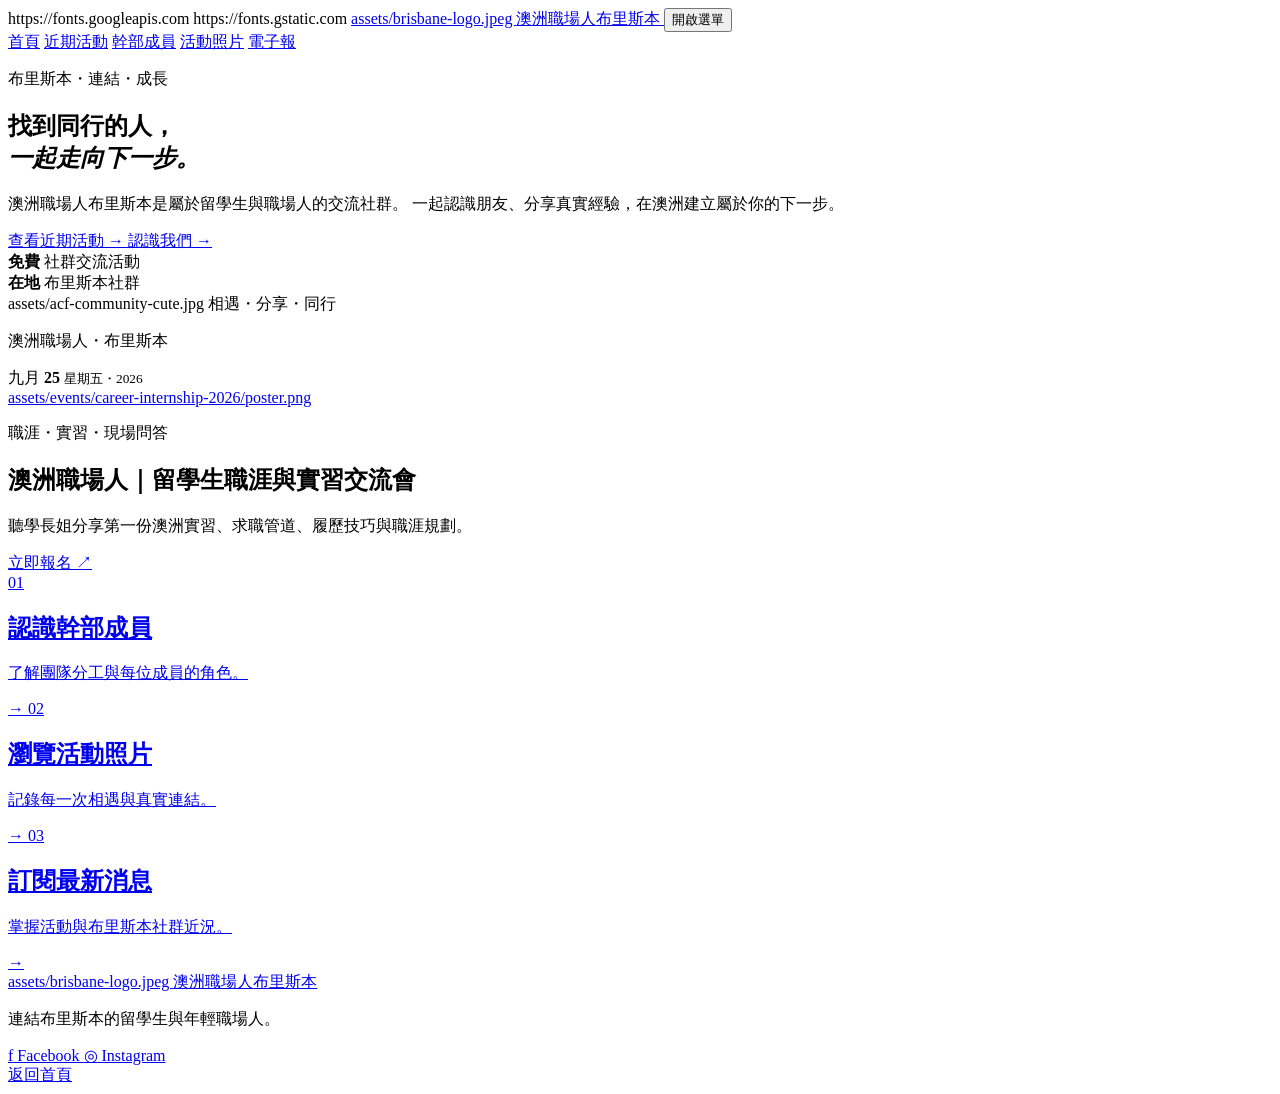
==== index.html @ fa894a2a "change head" ====
<!doctype html>
<html lang="zh-Hant">
<head>
<meta charset="UTF-8" />
<meta name="viewport" content="width=device-width, initial-scale=1.0" />
<meta name="description" content="澳洲職場人布里斯本，連結留學生與年輕職場人的交流社群。" />
<meta name="theme-color" content="#0b1f3a" />
<title>澳洲職場人布里斯本｜首頁</title>

https://fonts.googleapis.com
https://fonts.gstatic.com

<link://fonts.googleapis.com/css2?family=Noto+Sans+TC:wght@400;500;600;700;800&display=swap

assets/styles.css

<script async src="https://www.googletagmanager.com/gtag/js?id=G
<script>
window.dataLayer = window.dataLayer || [];
function gtag(){dataLayer.push(arguments);}
gtag('js', new Date());
gtag('config', 'G-N59Z2RD0PR');
</script>

<scriptapp.jsscript>
</head>

<body>
  #main跳至主要內容</a>

  <header class="site-header" data-header>
    <a
      class="brand"
      href="index.html"
      aria-label="澳洲職場人布里斯本首頁"
    >
      assets/brisbane-logo.jpeg
      <span class="brand-name">
        澳洲職場人<span>布里斯本</span>
      </span>
    </a>

    <button
      class="menu-button"
      type="button"
      aria-expanded="false"
      aria-controls="primary-nav"
    >
      <span></span>
      <span></span>
      <span></span>
      <span class="sr-only">開啟選單</span>
    </button>

    <nav
      id="primary-nav"
      class="primary-nav"
      aria-label="主要導覽"
    >
      <a class="active" href="index.html">首頁</a>
      <a href="events.html">近期活動</a>
      <a href="team.html">幹部成員</a>
      <a href="photos.html">活動照片</a>
      <a href="newsletter.html">電子報</a>
    </nav>
  </header>

  <main id="main">
    <section class="hero" aria-labelledby="hero-title">
      <div class="hero-copy reveal">
        <p class="eyebrow">
          <span></span>布里斯本・連結・成長
        </p>

        <h1 id="hero-title">
          找到同行的人，<br />
          <em>一起走向下一步。</em>
        </h1>

        <p class="hero-intro">
          澳洲職場人布里斯本是屬於留學生與職場人的交流社群。
          一起認識朋友、分享真實經驗，在澳洲建立屬於你的下一步。
        </p>

        <div class="hero-actions">
          <a class="button button-primary" href="events.html">
            查看近期活動 <span aria-hidden="true">→</span>
          </a>

          <a class="text-link" href="team.html">
            認識我們 <span aria-hidden="true">→</span>
          </a>
        </div>

        <div class="hero-stats" aria-label="社群特色">
          <div>
            <strong>免費</strong>
            <span>社群交流活動</span>
          </div>

          <div>
            <strong>在地</strong>
            <span>布里斯本社群</span>
          </div>
        </div>
      </div>

      <div class="hero-visual reveal" data-delay="1">
        <div class="hero-image-wrap">
          assets/acf-community-cute.jpg
          <span class="image-label">相遇・分享・同行</span>
        </div>

        <div class="sun-disc" aria-hidden="true"></div>

        <p class="vertical-note" aria-hidden="true">
          澳洲職場人・布里斯本
        </p>
      </div>
    </section>

    <section
      class="home-event"
      aria-labelledby="home-event-title"
    >
      <div class="home-event-inner reveal">
        <div
          class="event-date"
          aria-label="2026年9月25日"
        >
          <span>九月</span>
          <strong>25</strong>
          <small>星期五・2026</small>
        </div>

        <a
          class="home-event-poster"
          href="events.html"
          aria-label="查看本次活動海報與完整資訊"
        >
          assets/events/career-internship-2026/poster.png
        </a>

        <div>
          <p class="event-tag">職涯・實習・現場問答</p>

          <h2 id="home-event-title">
            澳洲職場人｜留學生職涯與實習交流會
          </h2>

          <p>
            聽學長姐分享第一份澳洲實習、求職管道、履歷技巧與職涯規劃。
          </p>
        </div>

        <a
          class="button button-register"
          href="https://forms.gle/ErCxdgvQviTxTfzE9"
          target="_blank"
          rel="noreferrer"
        >
          立即報名 <span aria-hidden="true">↗</span>
        </a>
      </div>
    </section>

    <section
      class="home-links"
      aria-label="探索網站內容"
    >
      <a
        class="home-link-card reveal"
        href="team.html"
      >
        <span>01</span>
        <h2>認識幹部成員</h2>
        <p>了解團隊分工與每位成員的角色。</p>
        <b aria-hidden="true">→</b>
      </a>

      <a
        class="home-link-card reveal"
        data-delay="1"
        href="photos.html"
      >
        <span>02</span>
        <h2>瀏覽活動照片</h2>
        <p>記錄每一次相遇與真實連結。</p>
        <b aria-hidden="true">→</b>
      </a>

      <a
        class="home-link-card reveal"
        data-delay="2"
        href="newsletter.html"
      >
        <span>03</span>
        <h2>訂閱最新消息</h2>
        <p>掌握活動與布里斯本社群近況。</p>
        <b aria-hidden="true">→</b>
      </a>
    </section>
  </main>

  <footer class="site-footer">
    <a class="brand footer-brand" href="index.html">
      assets/brisbane-logo.jpeg
      <span class="brand-name">
        澳洲職場人<span>布里斯本</span>
      </span>
    </a>

    <p>連結布里斯本的留學生與年輕職場人。</p>

    <div class="footer-actions">
      <div class="footer-socials">
        <a
          href="https://www.facebook.com/share/19KPuEmhov/?mibextid=wwXIfr"
          target="_blank"
          rel="noreferrer"
        >
          <span aria-hidden="true">f</span>
          Facebook
        </a>

        <a
          href="https://www.instagram.com/acf_brisbane?stkn=OWlxMHluYmlqZmZp"
          target="_blank"
          rel="noreferrer"
        >
          <span aria-hidden="true">◎</span>
          Instagram
        </a>
      </div>

      <a class="footer-return" href="index.html">
        返回首頁
      </a>
    </div>
  </footer>
</body>
</html>
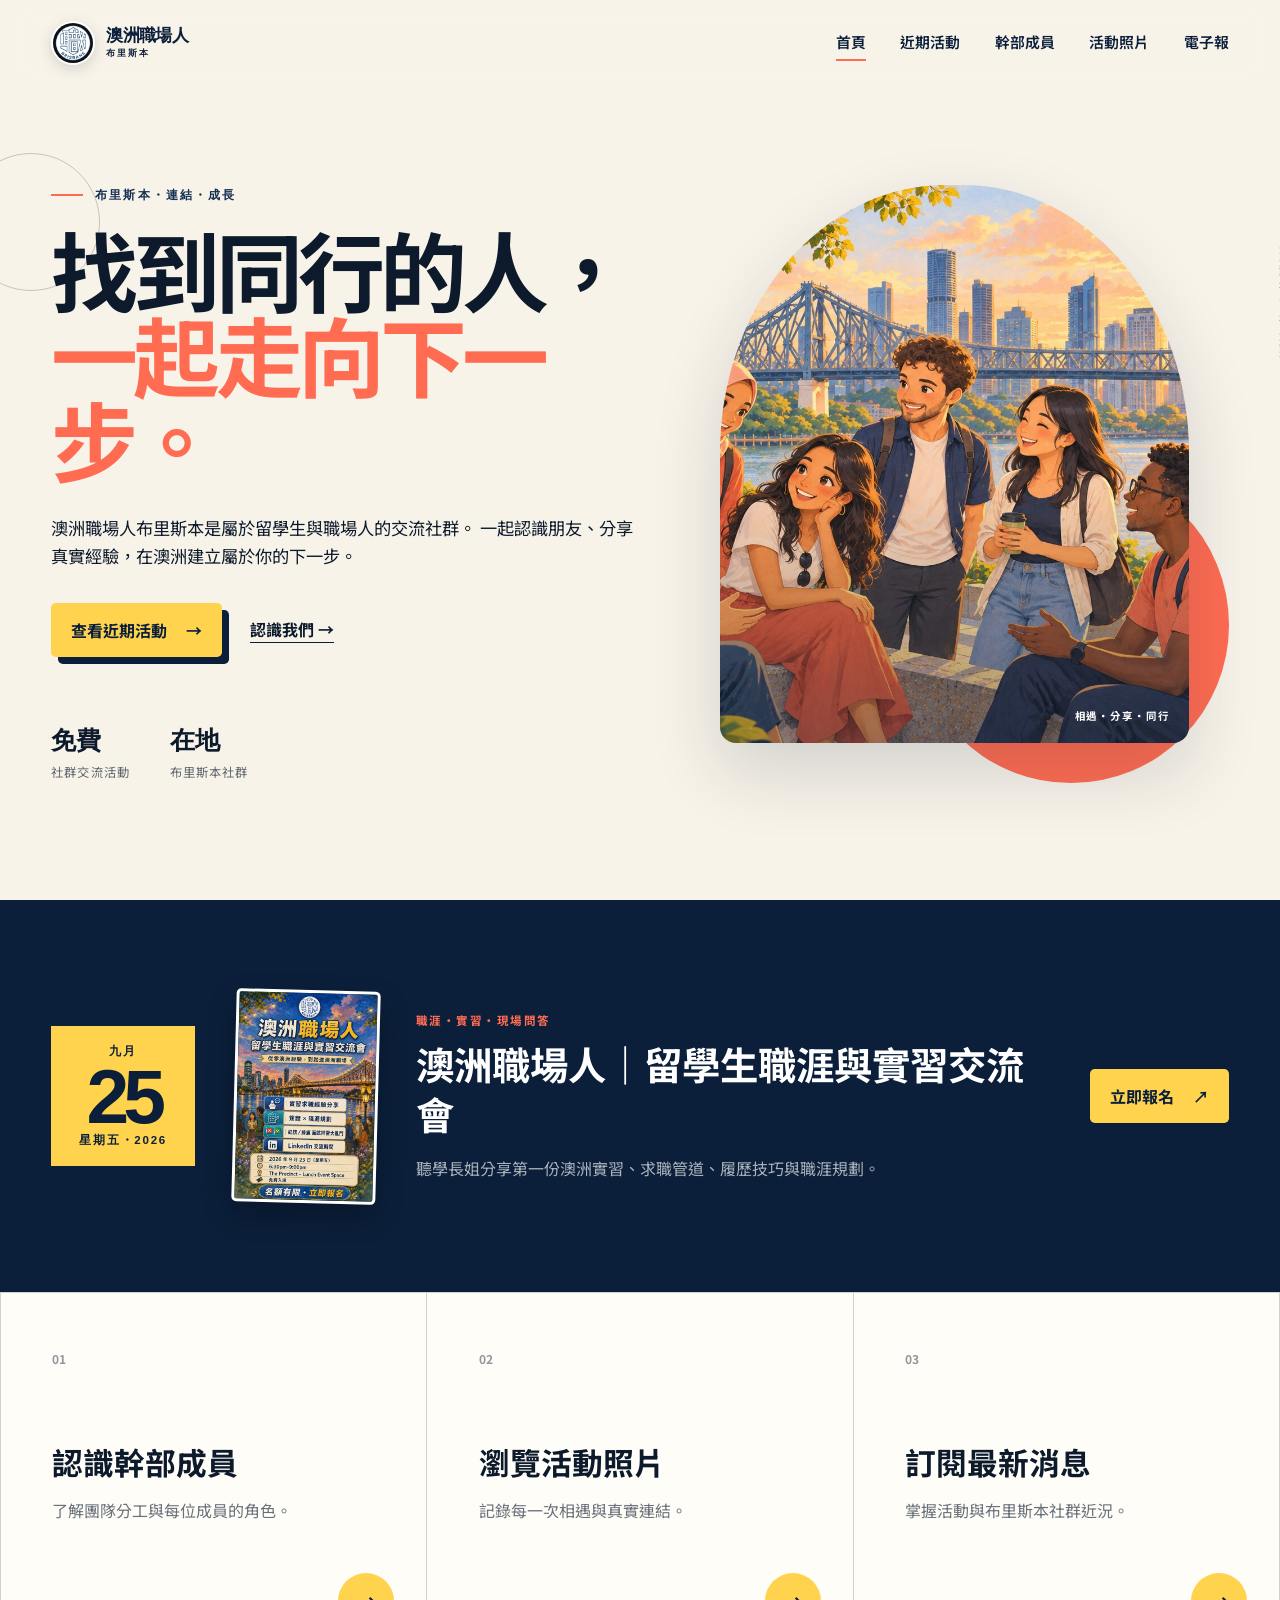
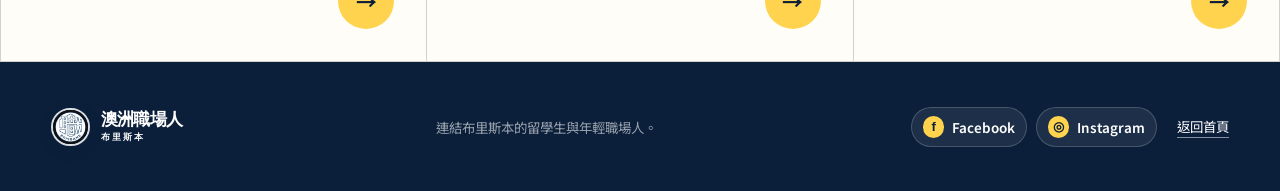
==== commit ec0fc5e2: "Bring css back" ====
--- a/index.html
+++ b/index.html
@@ -1,242 +1,90 @@
 <!doctype html>
 <html lang="zh-Hant">
-<head>
-<meta charset="UTF-8" />
-<meta name="viewport" content="width=device-width, initial-scale=1.0" />
-<meta name="description" content="澳洲職場人布里斯本，連結留學生與年輕職場人的交流社群。" />
-<meta name="theme-color" content="#0b1f3a" />
-<title>澳洲職場人布里斯本｜首頁</title>
+  <head>
+    <meta charset="UTF-8" />
+    <meta name="viewport" content="width=device-width, initial-scale=1.0" />
+    <meta name="description" content="澳洲職場人布里斯本，連結留學生與年輕職場人的交流社群。" />
+    <meta name="theme-color" content="#0b1f3a" />
+    <title>澳洲職場人布里斯本｜首頁</title>
+    <link rel="preconnect" href="https://fonts.googleapis.com" />
+    <link rel="preconnect" href="https://fonts.gstatic.com" crossorigin />
+    <link href="https://fonts.googleapis.com/css2?family=Noto+Sans+TC:wght@400;500;600;700;800&display=swap" rel="stylesheet" />
+    <link rel="stylesheet" href="assets/styles.css" />
+    <script src="assets/app.js" defer></script>
+  </head>
+  <body>
+    <a class="skip-link" href="#main">跳至主要內容</a>
+    <header class="site-header" data-header>
+      <a class="brand" href="index.html" aria-label="澳洲職場人布里斯本首頁">
+        <img class="brand-logo" src="assets/brisbane-logo.jpeg" alt="" />
+        <span class="brand-name">澳洲職場人<span>布里斯本</span></span>
+      </a>
+      <button class="menu-button" type="button" aria-expanded="false" aria-controls="primary-nav">
+        <span></span><span></span><span></span><span class="sr-only">開啟選單</span>
+      </button>
+      <nav id="primary-nav" class="primary-nav" aria-label="主要導覽">
+        <a class="active" href="index.html">首頁</a>
+        <a href="events.html">近期活動</a>
+        <a href="team.html">幹部成員</a>
+        <a href="photos.html">活動照片</a>
+        <a href="newsletter.html">電子報</a>
+      </nav>
+    </header>
 
-https://fonts.googleapis.com
-https://fonts.gstatic.com
-
-<link://fonts.googleapis.com/css2?family=Noto+Sans+TC:wght@400;500;600;700;800&display=swap
-
-assets/styles.css
-
-<script async src="https://www.googletagmanager.com/gtag/js?id=G
-<script>
-window.dataLayer = window.dataLayer || [];
-function gtag(){dataLayer.push(arguments);}
-gtag('js', new Date());
-gtag('config', 'G-N59Z2RD0PR');
-</script>
-
-<scriptapp.jsscript>
-</head>
-
-<body>
-  #main跳至主要內容</a>
-
-  <header class="site-header" data-header>
-    <a
-      class="brand"
-      href="index.html"
-      aria-label="澳洲職場人布里斯本首頁"
-    >
-      assets/brisbane-logo.jpeg
-      <span class="brand-name">
-        澳洲職場人<span>布里斯本</span>
-      </span>
-    </a>
-
-    <button
-      class="menu-button"
-      type="button"
-      aria-expanded="false"
-      aria-controls="primary-nav"
-    >
-      <span></span>
-      <span></span>
-      <span></span>
-      <span class="sr-only">開啟選單</span>
-    </button>
-
-    <nav
-      id="primary-nav"
-      class="primary-nav"
-      aria-label="主要導覽"
-    >
-      <a class="active" href="index.html">首頁</a>
-      <a href="events.html">近期活動</a>
-      <a href="team.html">幹部成員</a>
-      <a href="photos.html">活動照片</a>
-      <a href="newsletter.html">電子報</a>
-    </nav>
-  </header>
-
-  <main id="main">
-    <section class="hero" aria-labelledby="hero-title">
-      <div class="hero-copy reveal">
-        <p class="eyebrow">
-          <span></span>布里斯本・連結・成長
-        </p>
-
-        <h1 id="hero-title">
-          找到同行的人，<br />
-          <em>一起走向下一步。</em>
-        </h1>
-
-        <p class="hero-intro">
-          澳洲職場人布里斯本是屬於留學生與職場人的交流社群。
-          一起認識朋友、分享真實經驗，在澳洲建立屬於你的下一步。
-        </p>
-
-        <div class="hero-actions">
-          <a class="button button-primary" href="events.html">
-            查看近期活動 <span aria-hidden="true">→</span>
-          </a>
-
-          <a class="text-link" href="team.html">
-            認識我們 <span aria-hidden="true">→</span>
-          </a>
-        </div>
-
-        <div class="hero-stats" aria-label="社群特色">
-          <div>
-            <strong>免費</strong>
-            <span>社群交流活動</span>
+    <main id="main">
+      <section class="hero" aria-labelledby="hero-title">
+        <div class="hero-copy reveal">
+          <p class="eyebrow"><span></span>布里斯本・連結・成長</p>
+          <h1 id="hero-title">找到同行的人，<br /><em>一起走向下一步。</em></h1>
+          <p class="hero-intro">
+            澳洲職場人布里斯本是屬於留學生與職場人的交流社群。
+            一起認識朋友、分享真實經驗，在澳洲建立屬於你的下一步。
+          </p>
+          <div class="hero-actions">
+            <a class="button button-primary" href="events.html">查看近期活動 <span aria-hidden="true">→</span></a>
+            <a class="text-link" href="team.html">認識我們 <span aria-hidden="true">→</span></a>
           </div>
-
-          <div>
-            <strong>在地</strong>
-            <span>布里斯本社群</span>
+          <div class="hero-stats" aria-label="社群特色">
+            <div><strong>免費</strong><span>社群交流活動</span></div>
+            <div><strong>在地</strong><span>布里斯本社群</span></div>
           </div>
         </div>
-      </div>
+        <div class="hero-visual reveal" data-delay="1">
+          <div class="hero-image-wrap">
+            <img src="assets/acf-community-cute.jpg" alt="多位留學生與職場人在布里斯本故事橋旁交流的可愛手繪插畫" />
+            <span class="image-label">相遇・分享・同行</span>
+          </div>
+          <div class="sun-disc" aria-hidden="true"></div>
+          <p class="vertical-note" aria-hidden="true">澳洲職場人・布里斯本</p>
+        </div>
+      </section>
 
-      <div class="hero-visual reveal" data-delay="1">
-        <div class="hero-image-wrap">
-          assets/acf-community-cute.jpg
-          <span class="image-label">相遇・分享・同行</span>
+      <section class="home-event" aria-labelledby="home-event-title">
+        <div class="home-event-inner reveal">
+          <div class="event-date" aria-label="2026年9月25日"><span>九月</span><strong>25</strong><small>星期五・2026</small></div>
+          <a class="home-event-poster" href="events.html" aria-label="查看本次活動海報與完整資訊">
+            <img src="assets/events/career-internship-2026/poster.png" alt="澳洲職場人留學生職涯與實習交流會活動海報" />
+          </a>
+          <div>
+            <p class="event-tag">職涯・實習・現場問答</p>
+            <h2 id="home-event-title">澳洲職場人｜留學生職涯與實習交流會</h2>
+            <p>聽學長姐分享第一份澳洲實習、求職管道、履歷技巧與職涯規劃。</p>
+          </div>
+          <a class="button button-register" href="https://forms.gle/ErCxdgvQviTxTfzE9" target="_blank" rel="noreferrer">立即報名 <span aria-hidden="true">↗</span></a>
         </div>
+      </section>
 
-        <div class="sun-disc" aria-hidden="true"></div>
+      <section class="home-links" aria-label="探索網站內容">
+        <a class="home-link-card reveal" href="team.html"><span>01</span><h2>認識幹部成員</h2><p>了解團隊分工與每位成員的角色。</p><b aria-hidden="true">→</b></a>
+        <a class="home-link-card reveal" data-delay="1" href="photos.html"><span>02</span><h2>瀏覽活動照片</h2><p>記錄每一次相遇與真實連結。</p><b aria-hidden="true">→</b></a>
+        <a class="home-link-card reveal" data-delay="2" href="newsletter.html"><span>03</span><h2>訂閱最新消息</h2><p>掌握活動與布里斯本社群近況。</p><b aria-hidden="true">→</b></a>
+      </section>
+    </main>
 
-        <p class="vertical-note" aria-hidden="true">
-          澳洲職場人・布里斯本
-        </p>
-      </div>
-    </section>
-
-    <section
-      class="home-event"
-      aria-labelledby="home-event-title"
-    >
-      <div class="home-event-inner reveal">
-        <div
-          class="event-date"
-          aria-label="2026年9月25日"
-        >
-          <span>九月</span>
-          <strong>25</strong>
-          <small>星期五・2026</small>
-        </div>
-
-        <a
-          class="home-event-poster"
-          href="events.html"
-          aria-label="查看本次活動海報與完整資訊"
-        >
-          assets/events/career-internship-2026/poster.png
-        </a>
-
-        <div>
-          <p class="event-tag">職涯・實習・現場問答</p>
-
-          <h2 id="home-event-title">
-            澳洲職場人｜留學生職涯與實習交流會
-          </h2>
-
-          <p>
-            聽學長姐分享第一份澳洲實習、求職管道、履歷技巧與職涯規劃。
-          </p>
-        </div>
-
-        <a
-          class="button button-register"
-          href="https://forms.gle/ErCxdgvQviTxTfzE9"
-          target="_blank"
-          rel="noreferrer"
-        >
-          立即報名 <span aria-hidden="true">↗</span>
-        </a>
-      </div>
-    </section>
-
-    <section
-      class="home-links"
-      aria-label="探索網站內容"
-    >
-      <a
-        class="home-link-card reveal"
-        href="team.html"
-      >
-        <span>01</span>
-        <h2>認識幹部成員</h2>
-        <p>了解團隊分工與每位成員的角色。</p>
-        <b aria-hidden="true">→</b>
-      </a>
-
-      <a
-        class="home-link-card reveal"
-        data-delay="1"
-        href="photos.html"
-      >
-        <span>02</span>
-        <h2>瀏覽活動照片</h2>
-        <p>記錄每一次相遇與真實連結。</p>
-        <b aria-hidden="true">→</b>
-      </a>
-
-      <a
-        class="home-link-card reveal"
-        data-delay="2"
-        href="newsletter.html"
-      >
-        <span>03</span>
-        <h2>訂閱最新消息</h2>
-        <p>掌握活動與布里斯本社群近況。</p>
-        <b aria-hidden="true">→</b>
-      </a>
-    </section>
-  </main>
-
-  <footer class="site-footer">
-    <a class="brand footer-brand" href="index.html">
-      assets/brisbane-logo.jpeg
-      <span class="brand-name">
-        澳洲職場人<span>布里斯本</span>
-      </span>
-    </a>
-
-    <p>連結布里斯本的留學生與年輕職場人。</p>
-
-    <div class="footer-actions">
-      <div class="footer-socials">
-        <a
-          href="https://www.facebook.com/share/19KPuEmhov/?mibextid=wwXIfr"
-          target="_blank"
-          rel="noreferrer"
-        >
-          <span aria-hidden="true">f</span>
-          Facebook
-        </a>
-
-        <a
-          href="https://www.instagram.com/acf_brisbane?stkn=OWlxMHluYmlqZmZp"
-          target="_blank"
-          rel="noreferrer"
-        >
-          <span aria-hidden="true">◎</span>
-          Instagram
-        </a>
-      </div>
-
-      <a class="footer-return" href="index.html">
-        返回首頁
-      </a>
-    </div>
-  </footer>
-</body>
+    <footer class="site-footer">
+      <a class="brand footer-brand" href="index.html"><img class="brand-logo" src="assets/brisbane-logo.jpeg" alt="" /><span class="brand-name">澳洲職場人<span>布里斯本</span></span></a>
+      <p>連結布里斯本的留學生與年輕職場人。</p>
+      <div class="footer-actions"><div class="footer-socials"><a href="https://www.facebook.com/share/19KPuEmhov/?mibextid=wwXIfr" target="_blank" rel="noreferrer"><span aria-hidden="true">f</span>Facebook</a><a href="https://www.instagram.com/acf_brisbane?stkn=OWlxMHluYmlqZmZp" target="_blank" rel="noreferrer"><span aria-hidden="true">◎</span>Instagram</a></div><a class="footer-return" href="index.html">返回首頁</a></div>
+    </footer>
+  </body>
 </html>
--- a/assets/styles.css
+++ b/assets/styles.css
@@ -0,0 +1,576 @@
+:root {
+  --navy: #0b1f3a;
+  --navy-2: #142f52;
+  --ink: #0c1a2c;
+  --cream: #f8f3e9;
+  --white: #fffdf8;
+  --coral: #ff6c52;
+  --yellow: #ffd34e;
+  --blue: #5fa8ff;
+  --line: rgba(11, 31, 58, 0.16);
+  --shadow: 0 28px 70px rgba(11, 31, 58, 0.16);
+  --max: 1240px;
+}
+
+* { box-sizing: border-box; }
+html { scroll-behavior: smooth; scroll-padding-top: 6rem; }
+body {
+  margin: 0;
+  color: var(--ink);
+  background: var(--cream);
+  font-family: "Noto Sans TC", sans-serif;
+  font-size: 1rem;
+  line-height: 1.65;
+  overflow-x: hidden;
+}
+img { display: block; max-width: 100%; }
+a { color: inherit; text-decoration: none; }
+button, input { font: inherit; }
+
+.skip-link {
+  position: fixed;
+  top: 0.75rem;
+  left: 0.75rem;
+  z-index: 100;
+  padding: 0.65rem 1rem;
+  color: white;
+  background: var(--navy);
+  transform: translateY(-160%);
+}
+.skip-link:focus { transform: translateY(0); }
+.sr-only {
+  position: absolute;
+  width: 1px;
+  height: 1px;
+  padding: 0;
+  margin: -1px;
+  overflow: hidden;
+  clip: rect(0, 0, 0, 0);
+  white-space: nowrap;
+  border: 0;
+}
+
+.site-header {
+  position: fixed;
+  top: 0;
+  left: 0;
+  right: 0;
+  z-index: 50;
+  display: flex;
+  align-items: center;
+  justify-content: space-between;
+  height: 5.4rem;
+  padding: 0 4vw;
+  color: var(--navy);
+  background: rgba(248, 243, 233, 0.84);
+  border-bottom: 1px solid transparent;
+  backdrop-filter: blur(14px);
+  transition: height 220ms ease, border-color 220ms ease, background 220ms ease;
+}
+.site-header.scrolled {
+  height: 4.7rem;
+  background: rgba(255, 253, 248, 0.94);
+  border-color: var(--line);
+}
+.brand { display: inline-flex; align-items: center; gap: 0.7rem; }
+.brand-logo {
+  width: 2.75rem;
+  height: 2.75rem;
+  object-fit: cover;
+  border: 2px solid rgba(255, 255, 255, 0.85);
+  border-radius: 50%;
+  box-shadow: 0 4px 14px rgba(11, 31, 58, 0.16);
+}
+.brand-mark {
+  display: grid;
+  width: 2.4rem;
+  height: 2.4rem;
+  place-items: center;
+  color: var(--navy);
+  background: var(--yellow);
+  border-radius: 50% 50% 48% 15%;
+  font-family: "Space Grotesk", sans-serif;
+  font-weight: 700;
+  transform: rotate(-5deg);
+}
+.brand-name {
+  display: flex;
+  flex-direction: column;
+  font-family: "Space Grotesk", sans-serif;
+  font-size: 1.08rem;
+  font-weight: 700;
+  line-height: 0.82;
+  letter-spacing: -0.04em;
+}
+.brand-name span { font-size: 0.55rem; letter-spacing: 0.22em; margin-top: 0.45rem; }
+.primary-nav { display: flex; align-items: center; gap: clamp(1.4rem, 2.7vw, 2.8rem); font-weight: 600; }
+.primary-nav a { position: relative; font-size: 0.93rem; }
+.primary-nav a::after {
+  content: "";
+  position: absolute;
+  right: 0;
+  bottom: -0.35rem;
+  left: 0;
+  height: 2px;
+  background: var(--coral);
+  transform: scaleX(0);
+  transform-origin: right;
+  transition: transform 180ms ease;
+}
+.primary-nav a:hover::after, .primary-nav a:focus-visible::after { transform: scaleX(1); transform-origin: left; }
+.primary-nav a.active::after { transform: scaleX(1); }
+.menu-button { display: none; border: 0; background: transparent; padding: 0.7rem; }
+
+.hero {
+  position: relative;
+  display: grid;
+  grid-template-columns: minmax(0, 1fr) minmax(24rem, 0.86fr);
+  gap: clamp(2rem, 6vw, 7rem);
+  align-items: center;
+  width: min(var(--max), 92vw);
+  min-height: 100svh;
+  margin: 0 auto;
+  padding: 8.2rem 0 4rem;
+}
+.hero::before {
+  content: "";
+  position: absolute;
+  top: 17%;
+  left: -7vw;
+  width: 8.5rem;
+  height: 8.5rem;
+  border: 1px solid rgba(11, 31, 58, 0.22);
+  border-radius: 50%;
+}
+.eyebrow {
+  display: flex;
+  align-items: center;
+  gap: 0.75rem;
+  margin: 0 0 1.25rem;
+  color: var(--navy-2);
+  font-family: "Space Grotesk", sans-serif;
+  font-size: 0.78rem;
+  font-weight: 700;
+  letter-spacing: 0.17em;
+  text-transform: uppercase;
+}
+.eyebrow span { display: block; width: 2rem; height: 2px; background: var(--coral); }
+.hero h1, .section h2, .newsletter-section h1 {
+  margin: 0;
+  font-family: "Space Grotesk", "Noto Sans TC", sans-serif;
+  font-weight: 700;
+  letter-spacing: -0.055em;
+  line-height: 0.98;
+}
+.hero h1 { font-size: clamp(3.4rem, 6.8vw, 6.6rem); }
+.hero h1 em, .newsletter-section h1 em { color: var(--coral); font-family: "Noto Sans TC", sans-serif; font-style: normal; font-weight: 700; }
+.hero-intro { max-width: 38rem; margin: 2rem 0; font-size: clamp(1.05rem, 1.35vw, 1.2rem); }
+.hero-actions { display: flex; align-items: center; gap: 1.7rem; }
+.button {
+  display: inline-flex;
+  align-items: center;
+  justify-content: center;
+  gap: 1.2rem;
+  min-height: 3.4rem;
+  padding: 0.75rem 1.25rem;
+  font-weight: 700;
+  border-radius: 0.3rem;
+  transition: transform 160ms ease, box-shadow 160ms ease, background 160ms ease;
+}
+.button:hover { transform: translateY(-2px); }
+.button-primary { color: var(--navy); background: var(--yellow); box-shadow: 7px 7px 0 var(--navy); }
+.button-primary:hover { box-shadow: 4px 4px 0 var(--navy); }
+.text-link { font-weight: 700; border-bottom: 1px solid var(--navy); }
+.hero-stats { display: flex; gap: 2.5rem; margin-top: 4rem; }
+.hero-stats div { display: flex; flex-direction: column; }
+.hero-stats strong { font-family: "Space Grotesk", sans-serif; font-size: 1.55rem; }
+.hero-stats span { color: rgba(12, 26, 44, 0.65); font-size: 0.77rem; text-transform: uppercase; letter-spacing: 0.09em; }
+
+.hero-visual { position: relative; padding: 0 2.5rem 2.5rem 0; }
+.hero-image-wrap { position: relative; z-index: 2; overflow: hidden; border-radius: 48% 48% 1rem 1rem; box-shadow: var(--shadow); }
+.hero-image-wrap::after {
+  content: "";
+  position: absolute;
+  inset: 0;
+  background: linear-gradient(to top, rgba(11, 31, 58, 0.36), transparent 45%);
+  pointer-events: none;
+}
+.hero-image-wrap img { width: 100%; height: clamp(30rem, 62vh, 44rem); object-fit: cover; }
+.image-label {
+  position: absolute;
+  right: 1.2rem;
+  bottom: 1.15rem;
+  z-index: 3;
+  color: white;
+  font-size: 0.65rem;
+  font-weight: 700;
+  letter-spacing: 0.18em;
+}
+.sun-disc { position: absolute; right: 0; bottom: 0; z-index: 1; width: 62%; aspect-ratio: 1; background: var(--coral); border-radius: 50%; }
+.vertical-note { position: absolute; top: 10%; right: -3.9rem; margin: 0; color: rgba(11, 31, 58, 0.6); font-size: 0.62rem; letter-spacing: 0.16em; writing-mode: vertical-rl; }
+
+.section { padding: clamp(5.5rem, 9vw, 9rem) max(4vw, calc((100vw - var(--max)) / 2)); }
+.section-heading { display: flex; align-items: end; justify-content: space-between; gap: 2rem; margin-bottom: 3.5rem; }
+.section-heading h2 { font-size: clamp(3rem, 6vw, 5.5rem); }
+.section-heading > p { max-width: 29rem; margin: 0 0 0.45rem; color: rgba(12, 26, 44, 0.67); }
+
+.events-section { color: white; background: var(--navy); }
+.events-section .eyebrow { color: rgba(255,255,255,0.7); }
+.events-section .section-heading > p { color: rgba(255,255,255,0.62); }
+.featured-event {
+  display: grid;
+  grid-template-columns: 10rem minmax(0, 1fr) 15rem;
+  gap: clamp(1.5rem, 4vw, 4rem);
+  align-items: stretch;
+  padding: clamp(1.5rem, 3vw, 2.6rem);
+  color: var(--ink);
+  background: var(--white);
+  border-radius: 0.7rem;
+  box-shadow: 12px 12px 0 var(--coral);
+}
+.event-date { display: flex; flex-direction: column; justify-content: center; align-items: center; padding: 1rem; background: var(--yellow); text-align: center; }
+.event-date span, .event-date small { font-family: "Space Grotesk", sans-serif; font-size: 0.72rem; font-weight: 700; letter-spacing: 0.15em; }
+.event-date strong { margin: -0.2rem 0; font-family: "Space Grotesk", sans-serif; font-size: 4.8rem; line-height: 1; letter-spacing: -0.08em; }
+.event-tag { margin: 0 0 0.6rem; color: var(--coral); font-size: 0.72rem; font-weight: 700; letter-spacing: 0.13em; }
+.event-content h3 { max-width: 48rem; margin: 0; font-family: "Noto Sans TC", sans-serif; font-size: clamp(1.55rem, 3vw, 2.45rem); line-height: 1.25; }
+.event-content > p:not(.event-tag) { max-width: 48rem; color: rgba(12, 26, 44, 0.7); }
+.event-details { display: flex; flex-wrap: wrap; gap: 0.65rem 1.5rem; padding-top: 1rem; border-top: 1px solid var(--line); font-size: 0.88rem; }
+.event-details span { display: flex; gap: 0.45rem; }
+.event-action { display: flex; flex-direction: column; justify-content: flex-start; align-items: stretch; gap: 0.75rem; }
+.availability { font-size: 0.82rem; font-weight: 600; }
+.availability i { display: inline-block; width: 0.5rem; height: 0.5rem; margin-right: 0.5rem; background: #25a15f; border-radius: 50%; }
+.button-dark { width: 100%; color: white; background: var(--navy); }
+.button-dark:hover { background: var(--navy-2); }
+.button-register { width: 100%; margin-top: auto; color: var(--navy); background: var(--yellow); }
+.button-register:hover { background: #ffca24; }
+
+.team-section { background: var(--white); }
+.team-lead {
+  position: relative;
+  display: grid;
+  grid-template-columns: minmax(12rem, 0.45fr) minmax(0, 1fr);
+  gap: 1.5rem;
+  align-items: center;
+  margin-bottom: 1.25rem;
+  padding: clamp(1.5rem, 3vw, 2.25rem);
+  color: white;
+  background: var(--navy);
+  border-radius: 0.6rem;
+  overflow: hidden;
+}
+.team-lead::after {
+  content: "";
+  position: absolute;
+  right: -4rem;
+  bottom: -7rem;
+  width: 16rem;
+  height: 16rem;
+  background: var(--yellow);
+  border-radius: 50%;
+  opacity: 0.14;
+}
+.team-lead-avatar {
+  display: grid;
+  width: 6.5rem;
+  height: 6.5rem;
+  place-items: center;
+  color: var(--navy);
+  background: var(--yellow);
+  border-radius: 50% 50% 18% 50%;
+  font-family: Georgia, serif;
+  font-size: 3rem;
+}
+.team-lead p { margin: 0; color: rgba(255,255,255,0.58); font-size: 0.7rem; font-weight: 700; letter-spacing: 0.17em; }
+.team-lead h3, .team-lead h2 { margin: 0.2rem 0; font-family: "Noto Sans TC", sans-serif; font-size: 2.6rem; line-height: 1; }
+.team-lead div > span { color: rgba(255,255,255,0.7); }
+.lead-label { position: relative; z-index: 2; color: var(--yellow); font-size: 0.72rem; font-weight: 700; letter-spacing: 0.16em; }
+.team-grid { display: grid; grid-template-columns: repeat(3, 1fr); gap: 1.25rem; }
+.person-card { position: relative; min-height: 22rem; padding: clamp(1.4rem, 2.5vw, 2rem); background: white; border: 1px solid var(--line); border-top: 6px solid var(--coral); border-radius: 0.55rem; }
+.person-card:nth-child(2) { border-top-color: var(--yellow); }
+.person-card:nth-child(3) { border-top-color: #ff8b35; }
+.person-card:nth-child(4) { border-top-color: #3c8c4a; }
+.person-card:nth-child(5) { border-top-color: #6545a2; }
+.person-card:nth-child(6) { border-top-color: #2685d8; }
+.person-card > p { margin: 0; color: rgba(12, 26, 44, 0.5); font-family: "Space Grotesk", sans-serif; font-size: 0.75rem; }
+.person-card h3, .person-card h2 { margin: 1.5rem 0 0.15rem; font-family: "Noto Sans TC", sans-serif; font-size: 2rem; line-height: 1.1; }
+.person-card > span { color: rgba(12, 26, 44, 0.62); font-size: 0.88rem; }
+.responsibility-list { display: grid; gap: 0.75rem; margin: 1.5rem 0 0; padding: 1.25rem 0 0 1.2rem; color: rgba(12,26,44,0.74); border-top: 1px solid var(--line); }
+.responsibility-list li { padding-left: 0.2rem; }
+.responsibility-list li::marker { color: var(--coral); }
+.lead-responsibilities { position: relative; z-index: 2; grid-template-columns: repeat(3, 1fr); gap: 1rem; margin: 0; padding: 0; color: rgba(255,255,255,0.78); border: 0; list-style: none; }
+.lead-responsibilities li { padding: 0.8rem 1rem; background: rgba(255,255,255,0.08); border: 1px solid rgba(255,255,255,0.12); border-radius: 0.35rem; }
+.person-avatar { display: grid; width: 100%; height: 16rem; place-items: center; margin-bottom: 1.2rem; color: var(--navy); font-family: Georgia, serif; font-size: 6rem; border-radius: 50% 50% 0.4rem 0.4rem; }
+.person-avatar.coral { background: var(--coral); }
+.person-avatar.yellow { background: var(--yellow); }
+.person-avatar.orange { background: #ff8b35; }
+.person-avatar.green { color: white; background: #3c8c4a; }
+.person-avatar.purple { color: white; background: #6545a2; }
+.person-avatar.blue { color: white; background: #2685d8; }
+.person-card-more { display: flex; flex-direction: column; justify-content: space-between; color: white; background: var(--navy); border-color: var(--navy); }
+.person-card-more p { color: rgba(255,255,255,0.6); font-size: 0.7rem; letter-spacing: 0.15em; }
+.person-card-more h3 { max-width: 16rem; margin-top: 8rem; font-size: 2.7rem; }
+.person-card-more div > span { display: block; max-width: 22rem; margin-top: 1rem; color: rgba(255,255,255,0.65); }
+.round-arrow { display: grid; align-self: end; width: 4rem; height: 4rem; place-items: center; color: var(--navy); background: var(--yellow); border-radius: 50%; font-size: 1.4rem; }
+.org-chart-card {
+  position: relative;
+  display: grid;
+  grid-template-columns: minmax(15rem, 0.65fr) minmax(0, 1.35fr);
+  gap: clamp(1.5rem, 4vw, 4rem);
+  align-items: center;
+  margin-top: 1.25rem;
+  padding: clamp(1.5rem, 3vw, 2.5rem);
+  color: var(--navy);
+  background: #eef5ff;
+  border: 1px solid #b8d4f5;
+  border-radius: 0.6rem;
+  overflow: hidden;
+}
+.org-chart-card > div > p { margin: 0; color: #3774ae; font-size: 0.7rem; font-weight: 700; letter-spacing: 0.15em; }
+.org-chart-card h3, .org-chart-card h2 { margin: 0.7rem 0; font-family: "Noto Sans TC", sans-serif; font-size: clamp(1.8rem, 3vw, 3rem); line-height: 1.25; }
+.org-chart-card > div > span { color: rgba(11, 31, 58, 0.62); }
+.org-chart-card img { width: 100%; border-radius: 0.35rem; box-shadow: 0 18px 40px rgba(11, 31, 58, 0.13); transition: transform 220ms ease; }
+.org-chart-card:hover img { transform: scale(1.015); }
+.org-chart-card > .round-arrow { position: absolute; right: 1.25rem; bottom: 1.25rem; }
+
+.photos-section { background: var(--cream); }
+.photo-story { position: relative; min-height: 38rem; overflow: hidden; border-radius: 0.65rem; }
+.photo-story::after { content: ""; position: absolute; inset: 0; background: linear-gradient(90deg, rgba(11,31,58,0.9), rgba(11,31,58,0.05) 70%); }
+.photo-story img { position: absolute; width: 100%; height: 100%; object-fit: cover; }
+.photo-caption { position: relative; z-index: 2; max-width: 37rem; padding: clamp(3rem, 7vw, 6.5rem); color: white; }
+.photo-caption > span { font-size: 0.7rem; font-weight: 700; letter-spacing: 0.16em; }
+.photo-caption h3, .photo-caption h2 { margin: 1rem 0; font-family: "Noto Sans TC", sans-serif; font-size: clamp(2.5rem, 5vw, 4.8rem); line-height: 1.12; letter-spacing: -0.05em; }
+
+.newsletter-section { position: relative; min-height: 42rem; overflow: hidden; padding: clamp(5rem, 10vw, 9rem) max(4vw, calc((100vw - var(--max)) / 2)); color: white; background: var(--coral); }
+.newsletter-inner { position: relative; z-index: 2; max-width: 46rem; }
+.eyebrow.light { color: rgba(255,255,255,0.78); }
+.eyebrow.light span { background: var(--yellow); }
+.newsletter-section h1 { font-size: clamp(3.4rem, 7vw, 6.6rem); }
+.newsletter-section h1 em { color: var(--navy); }
+.newsletter-inner > p:not(.eyebrow):not(.form-note) { max-width: 35rem; font-size: 1.1rem; }
+.newsletter-form { display: flex; max-width: 38rem; margin-top: 2rem; padding: 0.35rem; background: white; border-radius: 0.4rem; }
+.newsletter-form input { flex: 1; min-width: 0; padding: 0.85rem 1rem; color: var(--ink); background: transparent; border: 0; outline: 0; }
+.newsletter-form input:focus { box-shadow: inset 0 0 0 2px var(--navy); }
+.newsletter-form button { padding: 0.75rem 1rem; color: white; background: var(--navy); border: 0; border-radius: 0.25rem; font-weight: 700; cursor: pointer; }
+.newsletter-form button:disabled { cursor: wait; opacity: 0.68; }
+.form-note { min-height: 1.6rem; margin-top: 0.75rem; font-size: 0.82rem; color: rgba(255,255,255,0.82); }
+.form-note[data-status="success"] { color: white; font-weight: 700; }
+.form-note[data-status="error"] { color: #fff4b8; font-weight: 700; }
+.newsletter-shape { position: absolute; right: -8vw; bottom: -16vw; display: grid; width: min(55vw, 44rem); aspect-ratio: 1; place-items: center; color: var(--navy); background: var(--yellow); border-radius: 48% 52% 18% 82% / 59% 29% 71% 41%; transform: rotate(-12deg); }
+.newsletter-shape span { font-family: "Space Grotesk", sans-serif; font-size: clamp(5rem, 13vw, 11rem); font-weight: 700; letter-spacing: -0.1em; transform: rotate(12deg); }
+
+.site-footer { display: flex; align-items: center; justify-content: space-between; gap: 2rem; padding: 2.5rem 4vw; color: white; background: var(--navy); font-size: 0.84rem; }
+.footer-brand .brand-logo { width: 2.4rem; height: 2.4rem; }
+.site-footer p { color: rgba(255,255,255,0.58); }
+.footer-actions { display: flex; align-items: center; gap: 1.25rem; }
+.footer-socials { display: flex; gap: 0.55rem; }
+.footer-socials a { display: inline-flex; align-items: center; gap: 0.45rem; padding: 0.5rem 0.7rem; color: white; background: rgba(255,255,255,0.08); border: 1px solid rgba(255,255,255,0.18); border-radius: 99rem; font-weight: 600; transition: background 160ms ease, transform 160ms ease; }
+.footer-socials a:hover { background: rgba(255,255,255,0.16); transform: translateY(-1px); }
+.footer-socials a span { display: grid; width: 1.35rem; height: 1.35rem; place-items: center; color: var(--navy); background: var(--yellow); border-radius: 50%; font-family: Arial, sans-serif; font-size: 0.82rem; font-weight: 800; }
+.footer-return { white-space: nowrap; border-bottom: 1px solid rgba(255,255,255,0.5); }
+.social-follow { max-width: 38rem; margin-top: 2rem; padding-top: 1.5rem; border-top: 1px solid rgba(255,255,255,0.28); }
+.social-follow > p { margin: 0 0 0.8rem; color: rgba(255,255,255,0.82); font-size: 0.9rem; }
+.social-follow > div { display: flex; flex-wrap: wrap; gap: 0.7rem; }
+.social-follow a { display: inline-flex; align-items: center; gap: 0.55rem; min-height: 3rem; padding: 0.6rem 0.9rem; color: var(--navy); background: white; border-radius: 0.3rem; font-weight: 700; transition: transform 160ms ease, box-shadow 160ms ease; }
+.social-follow a:hover { transform: translateY(-2px); box-shadow: 0 8px 22px rgba(11,31,58,0.18); }
+.social-follow a span { display: grid; width: 1.6rem; height: 1.6rem; place-items: center; color: white; background: var(--navy); border-radius: 50%; font-family: Arial, sans-serif; font-size: 0.9rem; }
+
+.home-event { padding: clamp(4rem, 7vw, 7rem) max(4vw, calc((100vw - var(--max)) / 2)); color: white; background: var(--navy); }
+.home-event-inner { display: grid; grid-template-columns: 9rem 9rem minmax(0, 1fr) auto; gap: clamp(1.2rem, 3vw, 2.5rem); align-items: center; }
+.home-event h2 { margin: 0; font-size: clamp(1.7rem, 3vw, 2.7rem); line-height: 1.3; }
+.home-event p:not(.event-tag) { margin-bottom: 0; color: rgba(255,255,255,0.66); }
+.home-event .event-date { color: var(--navy); }
+.home-event .button-register { width: auto; margin: 0; }
+.home-event-poster { display: block; overflow: hidden; border: 3px solid white; border-radius: 0.3rem; box-shadow: 0 12px 28px rgba(0,0,0,0.25); transform: rotate(1.5deg); transition: transform 180ms ease; }
+.home-event-poster:hover { transform: rotate(0) scale(1.03); }
+.home-event-poster img { width: 100%; aspect-ratio: 2 / 3; object-fit: cover; }
+.home-links { display: grid; grid-template-columns: repeat(3, 1fr); gap: 1px; padding: 1px; background: var(--line); }
+.home-link-card { position: relative; min-height: 23rem; padding: clamp(2rem, 4vw, 4rem); background: var(--white); transition: color 180ms ease, background 180ms ease; }
+.home-link-card > span { color: rgba(12,26,44,0.45); font-size: 0.75rem; font-weight: 700; }
+.home-link-card h2 { max-width: 15rem; margin: 4.5rem 0 1rem; font-size: clamp(1.7rem, 2.4vw, 2.5rem); line-height: 1.25; }
+.home-link-card p { max-width: 18rem; color: rgba(12,26,44,0.62); }
+.home-link-card b { position: absolute; right: 2rem; bottom: 2rem; display: grid; width: 3.5rem; height: 3.5rem; place-items: center; color: var(--navy); background: var(--yellow); border-radius: 50%; font-size: 1.3rem; }
+.home-link-card:hover { color: white; background: var(--navy); }
+.home-link-card:hover p, .home-link-card:hover > span { color: rgba(255,255,255,0.65); }
+
+.inner-page { padding-top: 5.4rem; }
+.page-hero { padding: clamp(5rem, 9vw, 8rem) max(4vw, calc((100vw - var(--max)) / 2)); background: var(--cream); }
+.page-hero h1 { margin: 0; font-size: clamp(3.7rem, 8vw, 7rem); line-height: 1; letter-spacing: -0.06em; }
+.page-hero > p:last-child { max-width: 38rem; margin: 1.5rem 0 0; color: rgba(12,26,44,0.65); font-size: 1.08rem; }
+.page-section { padding-top: clamp(4rem, 7vw, 7rem); }
+.events-section.page-section { min-height: 35rem; }
+.events-section .event-content h2 { max-width: 48rem; margin: 0; color: var(--ink); font-size: clamp(1.55rem, 3vw, 2.45rem); line-height: 1.25; letter-spacing: -0.025em; }
+.event-content-layout { display: grid; grid-template-columns: minmax(8.5rem, 11rem) minmax(0, 1fr); gap: clamp(1.2rem, 2.5vw, 2rem); align-items: start; }
+.event-poster-link { position: relative; display: block; overflow: hidden; border-radius: 0.3rem; box-shadow: 0 12px 30px rgba(11,31,58,0.18); }
+.event-poster-link img { width: 100%; aspect-ratio: 2 / 3; object-fit: cover; }
+.event-poster-link span { position: absolute; right: 0.45rem; bottom: 0.45rem; left: 0.45rem; padding: 0.4rem; color: white; background: rgba(11,31,58,0.86); border-radius: 0.2rem; font-size: 0.72rem; font-weight: 700; text-align: center; }
+.event-topics { display: flex; flex-wrap: wrap; gap: 0.55rem; margin-top: 1rem; }
+.event-topics span { padding: 0.4rem 0.7rem; color: var(--navy); background: #edf4fc; border-radius: 99rem; font-size: 0.78rem; font-weight: 600; }
+.album-card {
+  position: relative;
+  display: block;
+  padding: clamp(1rem, 2vw, 1.5rem);
+  color: var(--navy);
+  background: #dcecff;
+  border: 1px solid #b4d2f3;
+  border-radius: 0.7rem;
+  box-shadow: 0 22px 55px rgba(11,31,58,0.12);
+  transition: transform 200ms ease, box-shadow 200ms ease;
+}
+.album-card::before {
+  content: "";
+  position: absolute;
+  top: -1.2rem;
+  left: 1.5rem;
+  width: 11rem;
+  height: 1.5rem;
+  background: #dcecff;
+  border: 1px solid #b4d2f3;
+  border-bottom: 0;
+  border-radius: 0.65rem 0.65rem 0 0;
+}
+.album-card:hover { transform: translateY(-4px); box-shadow: 0 28px 65px rgba(11,31,58,0.17); }
+.album-tab { position: absolute; top: -1.05rem; left: 2.5rem; z-index: 2; font-size: 0.73rem; font-weight: 700; }
+.album-cover { position: relative; height: clamp(21rem, 47vw, 37rem); overflow: hidden; background: var(--navy); border-radius: 0.45rem; }
+.album-main-photo { width: 100%; height: 100%; object-fit: cover; transition: transform 300ms ease; }
+.album-card:hover .album-main-photo { transform: scale(1.02); }
+.album-poster { position: absolute; right: clamp(1rem, 3vw, 2.5rem); bottom: clamp(1rem, 3vw, 2.5rem); width: clamp(7rem, 16vw, 13rem); max-height: 78%; object-fit: contain; border: 5px solid white; border-radius: 0.3rem; box-shadow: 0 12px 32px rgba(11,31,58,0.28); transform: rotate(2deg); }
+.album-info { display: flex; justify-content: space-between; gap: 2rem; align-items: center; padding: clamp(1.5rem, 3vw, 2.5rem) 0.5rem 0.6rem; }
+.album-info p { margin: 0; color: #3774ae; font-size: 0.78rem; font-weight: 700; }
+.album-info h2 { margin: 0.4rem 0; font-size: clamp(1.65rem, 3vw, 2.7rem); line-height: 1.25; }
+.album-info span { color: rgba(11,31,58,0.58); font-size: 0.88rem; }
+.album-info b { display: grid; flex: 0 0 auto; width: 4rem; height: 4rem; place-items: center; color: white; background: var(--navy); border-radius: 50%; font-size: 1.4rem; }
+.album-hero { padding: clamp(3.5rem, 7vw, 6.5rem) max(4vw, calc((100vw - var(--max)) / 2)); background: var(--cream); }
+.back-link { display: inline-block; margin-bottom: 2.5rem; color: rgba(11,31,58,0.68); font-weight: 700; border-bottom: 1px solid rgba(11,31,58,0.28); }
+.album-hero-grid { display: grid; grid-template-columns: minmax(0, 1.35fr) minmax(15rem, 0.55fr); gap: clamp(2rem, 7vw, 7rem); align-items: center; }
+.album-hero h1 { max-width: 52rem; margin: 0; font-size: clamp(2.8rem, 6vw, 5.8rem); line-height: 1.08; letter-spacing: -0.055em; }
+.album-hero-grid > div > p:not(.eyebrow) { max-width: 43rem; margin: 1.5rem 0; color: rgba(12,26,44,0.68); font-size: 1.08rem; }
+.album-hero-grid > img { width: min(100%, 22rem); justify-self: end; border-radius: 0.4rem; box-shadow: 0 22px 55px rgba(11,31,58,0.18); transform: rotate(2deg); }
+.album-meta { display: flex; flex-wrap: wrap; gap: 0.7rem; }
+.album-meta span { display: flex; gap: 0.45rem; padding: 0.5rem 0.75rem; background: white; border: 1px solid var(--line); border-radius: 99rem; font-size: 0.82rem; }
+.album-gallery-section { background: var(--white); }
+.gallery-heading { display: flex; justify-content: space-between; gap: 2rem; align-items: end; margin-bottom: 2.5rem; }
+.gallery-heading h2 { margin: 0; font-size: clamp(3rem, 6vw, 5rem); line-height: 1; }
+.gallery-heading > p { margin: 0 0 0.4rem; color: rgba(12,26,44,0.58); }
+.event-gallery { display: grid; grid-template-columns: repeat(3, 1fr); grid-auto-rows: 17rem; gap: 1rem; }
+.gallery-item { position: relative; min-width: 0; padding: 0; overflow: hidden; background: #dbe6f3; border: 0; border-radius: 0.45rem; cursor: zoom-in; }
+.gallery-item::after { content: "放大"; position: absolute; right: 0.75rem; bottom: 0.75rem; padding: 0.35rem 0.65rem; color: white; background: rgba(11,31,58,0.82); border-radius: 99rem; font-size: 0.72rem; font-weight: 700; opacity: 0; transform: translateY(5px); transition: opacity 160ms ease, transform 160ms ease; }
+.gallery-item:hover::after, .gallery-item:focus-visible::after { opacity: 1; transform: translateY(0); }
+.gallery-item img { width: 100%; height: 100%; object-fit: cover; transition: transform 220ms ease; }
+.gallery-item:hover img { transform: scale(1.025); }
+.gallery-wide { grid-column: span 2; }
+.gallery-tall { grid-row: span 2; }
+.gallery-dialog { width: min(94vw, 82rem); max-width: none; height: min(92vh, 58rem); padding: 0; overflow: hidden; background: #071322; border: 0; border-radius: 0.55rem; box-shadow: 0 30px 90px rgba(0,0,0,0.48); }
+.gallery-dialog::backdrop { background: rgba(4,12,24,0.86); backdrop-filter: blur(5px); }
+.gallery-dialog img { width: 100%; height: 100%; object-fit: contain; }
+.gallery-close { position: absolute; top: 0.8rem; right: 0.8rem; z-index: 2; display: grid; width: 2.8rem; height: 2.8rem; place-items: center; color: white; background: rgba(11,31,58,0.82); border: 1px solid rgba(255,255,255,0.35); border-radius: 50%; font-size: 1.7rem; line-height: 1; cursor: pointer; }
+.newsletter-main { padding-top: 5.4rem; }
+.newsletter-full { display: flex; align-items: center; min-height: calc(100svh - 5.4rem); }
+.newsletter-full .newsletter-inner { width: 100%; }
+.newsletter-shape span { font-family: "Noto Sans TC", sans-serif; font-size: clamp(3rem, 8vw, 7rem); letter-spacing: -0.08em; }
+
+.reveal { opacity: 0; transform: translateY(22px); transition: opacity 650ms ease, transform 650ms ease; }
+.reveal[data-delay="1"] { transition-delay: 100ms; }
+.reveal[data-delay="2"] { transition-delay: 200ms; }
+.reveal.visible { opacity: 1; transform: translateY(0); }
+
+@media (max-width: 960px) {
+  .hero { grid-template-columns: 1fr; min-height: auto; padding-top: 9rem; }
+  .hero-copy { max-width: 48rem; }
+  .hero-visual { width: min(42rem, 92%); justify-self: center; }
+  .featured-event { grid-template-columns: 8rem 1fr; }
+  .event-action { grid-column: 2; flex-direction: row; align-items: center; gap: 1rem; }
+  .button-dark, .button-register { width: auto; margin-top: 0; }
+  .team-grid { grid-template-columns: 1fr 1fr; }
+  .home-event-inner { grid-template-columns: 8rem 8rem 1fr; }
+  .home-event .button-register { grid-column: 3; justify-self: start; }
+  .person-card-more { grid-column: 1 / -1; min-height: 20rem; }
+  .person-card-more h3 { margin-top: 3.5rem; }
+  .album-hero-grid { grid-template-columns: 1fr minmax(13rem, 0.45fr); gap: 2.5rem; }
+  .event-gallery { grid-template-columns: repeat(2, 1fr); }
+}
+
+@media (max-width: 720px) {
+  html { scroll-padding-top: 4.8rem; }
+  .site-header { height: 4.8rem; padding: 0 1.25rem; }
+  .brand-name { font-size: 0.92rem; }
+  .menu-button { display: grid; gap: 4px; cursor: pointer; }
+  .menu-button span:not(.sr-only) { display: block; width: 1.45rem; height: 2px; background: var(--navy); transition: transform 180ms ease, opacity 180ms ease; }
+  .menu-button[aria-expanded="true"] span:nth-child(1) { transform: translateY(6px) rotate(45deg); }
+  .menu-button[aria-expanded="true"] span:nth-child(2) { opacity: 0; }
+  .menu-button[aria-expanded="true"] span:nth-child(3) { transform: translateY(-6px) rotate(-45deg); }
+  .primary-nav {
+    position: absolute;
+    top: 100%;
+    right: 0;
+    left: 0;
+    display: grid;
+    gap: 0;
+    padding: 0.6rem 1.25rem 1.25rem;
+    background: var(--white);
+    border-bottom: 1px solid var(--line);
+    transform: translateY(-130%);
+    opacity: 0;
+    pointer-events: none;
+    transition: transform 200ms ease, opacity 200ms ease;
+  }
+  .primary-nav.open { transform: translateY(0); opacity: 1; pointer-events: auto; }
+  .primary-nav a { padding: 0.85rem 0; border-bottom: 1px solid var(--line); }
+  .hero { width: min(100% - 2.5rem, var(--max)); gap: 4rem; padding-top: 7.5rem; }
+  .hero h1 { font-size: clamp(3rem, 14vw, 4.8rem); }
+  .hero-actions { align-items: flex-start; flex-direction: column; }
+  .hero-stats { margin-top: 3rem; }
+  .hero-visual { width: 100%; padding-right: 1.5rem; }
+  .hero-image-wrap img { height: 30rem; }
+  .vertical-note { display: none; }
+  .section { padding-top: 5.5rem; padding-bottom: 5.5rem; }
+  .section-heading { align-items: flex-start; flex-direction: column; margin-bottom: 2.5rem; }
+  .section-heading h2 { font-size: 3.5rem; }
+  .featured-event { grid-template-columns: 1fr; box-shadow: 7px 7px 0 var(--coral); }
+  .event-date { align-items: baseline; flex-direction: row; justify-content: flex-start; gap: 0.75rem; }
+  .event-date strong { font-size: 3rem; }
+  .event-action { grid-column: auto; align-items: stretch; flex-direction: column; }
+  .button-dark, .button-register { width: 100%; }
+  .team-lead { grid-template-columns: 1fr; }
+  .lead-label { grid-column: 1 / -1; }
+  .lead-responsibilities { grid-template-columns: 1fr; }
+  .team-grid { grid-template-columns: 1fr; }
+  .person-card-more { grid-column: auto; }
+  .person-card { min-height: auto; }
+  .org-chart-card { grid-template-columns: 1fr; }
+  .org-chart-card > .round-arrow { display: none; }
+  .photo-story { min-height: 34rem; }
+  .photo-story::after { background: linear-gradient(to top, rgba(11,31,58,0.92), rgba(11,31,58,0.08)); }
+  .photo-caption { position: absolute; bottom: 0; padding: 2rem; }
+  .newsletter-section { min-height: 48rem; }
+  .newsletter-form { flex-direction: column; gap: 0.35rem; background: transparent; }
+  .newsletter-form input { min-height: 3.4rem; background: white; border-radius: 0.3rem; }
+  .newsletter-form button { min-height: 3.4rem; }
+  .newsletter-shape { right: -22vw; bottom: -7rem; width: 30rem; }
+  .home-event-inner { grid-template-columns: 1fr; }
+  .home-event .button-register { grid-column: auto; justify-self: stretch; }
+  .home-event-poster { width: 10rem; }
+  .event-content-layout { grid-template-columns: 1fr; }
+  .event-poster-link { width: min(13rem, 70vw); }
+  .home-links { grid-template-columns: 1fr; }
+  .home-link-card { min-height: 18rem; }
+  .home-link-card h2 { margin-top: 2.5rem; }
+  .inner-page, .newsletter-main { padding-top: 4.8rem; }
+  .page-hero { padding-top: 4rem; padding-bottom: 4rem; }
+  .page-hero h1 { font-size: clamp(3rem, 15vw, 4.5rem); }
+  .album-cover { height: 24rem; }
+  .album-hero-grid { grid-template-columns: 1fr; }
+  .album-hero-grid > img { justify-self: start; width: min(72%, 19rem); }
+  .gallery-heading { align-items: flex-start; flex-direction: column; }
+  .event-gallery { grid-template-columns: 1fr; grid-auto-rows: 18rem; }
+  .gallery-wide { grid-column: auto; }
+  .gallery-tall { grid-row: span 2; }
+  .site-footer { align-items: flex-start; flex-direction: column; }
+  .footer-actions { width: 100%; align-items: flex-start; flex-direction: column; }
+  .footer-socials { flex-wrap: wrap; }
+}
+
+@media (prefers-reduced-motion: reduce) {
+  html { scroll-behavior: auto; }
+  *, *::before, *::after { transition-duration: 0.01ms !important; animation-duration: 0.01ms !important; animation-iteration-count: 1 !important; }
+  .reveal { opacity: 1; transform: none; }
+}
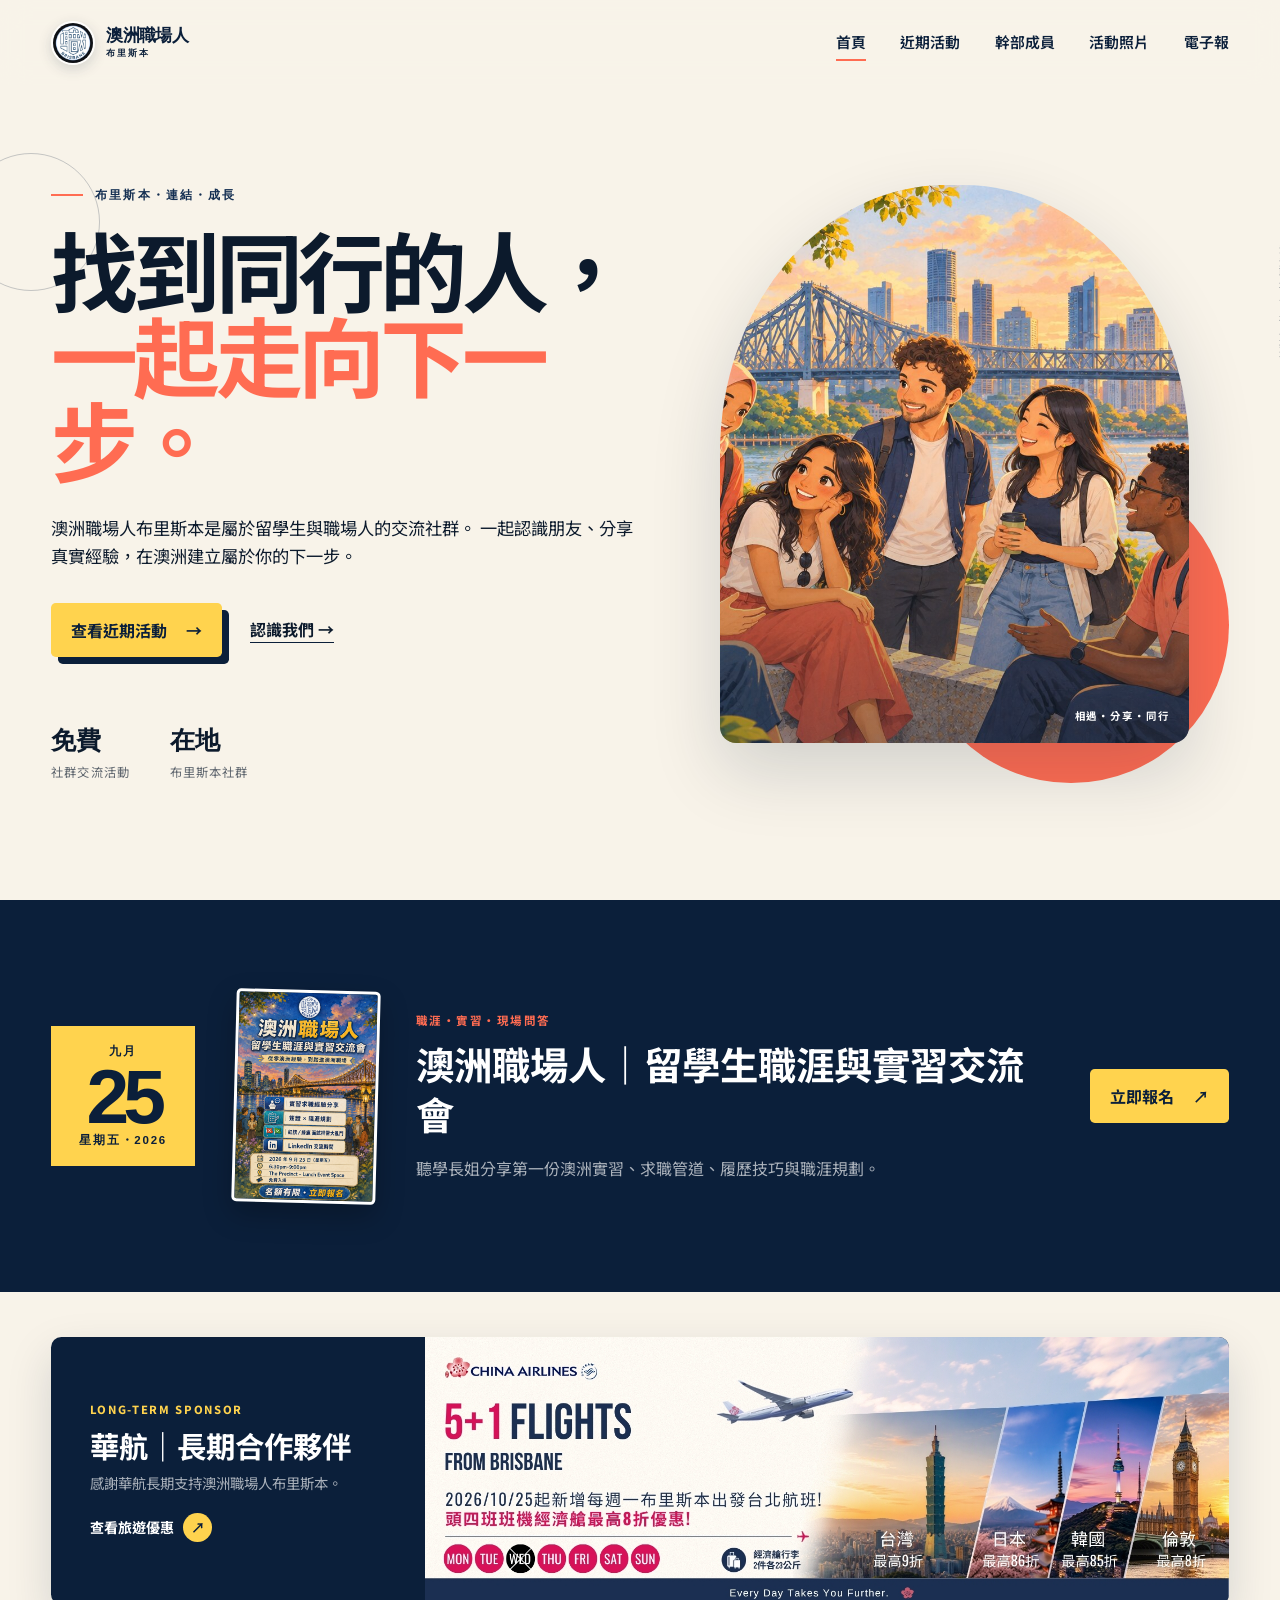
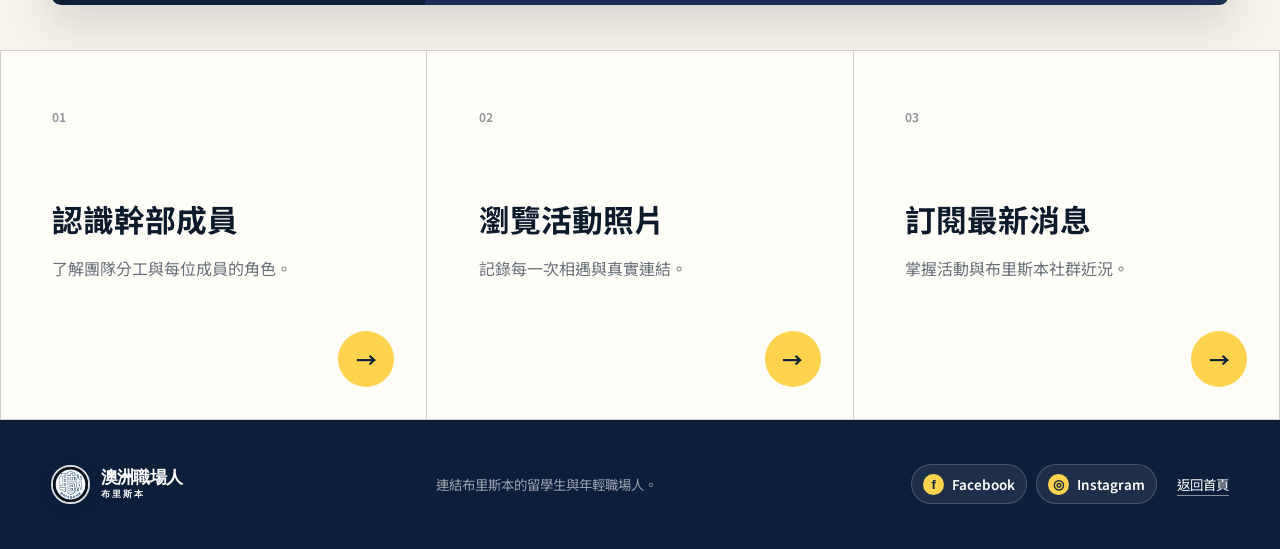
==== commit 1818bf43: "Add compact China Airlines sponsor card" ====
--- a/index.html
+++ b/index.html
@@ -6,6 +6,17 @@
     <meta name="description" content="澳洲職場人布里斯本，連結留學生與年輕職場人的交流社群。" />
     <meta name="theme-color" content="#0b1f3a" />
     <title>澳洲職場人布里斯本｜首頁</title>
+    <!-- Google tag (gtag.js) -->
+    <script async src="https://www.googletagmanager.com/gtag/js?id=G-N5922RD0PR"></script>
+    <script>
+      window.dataLayer = window.dataLayer || [];
+      function gtag() {
+        dataLayer.push(arguments);
+      }
+      gtag("js", new Date());
+      gtag("config", "G-N5922RD0PR");
+    </script>
+
     <link rel="preconnect" href="https://fonts.googleapis.com" />
     <link rel="preconnect" href="https://fonts.gstatic.com" crossorigin />
     <link href="https://fonts.googleapis.com/css2?family=Noto+Sans+TC:wght@400;500;600;700;800&display=swap" rel="stylesheet" />
@@ -74,6 +85,26 @@
         </div>
       </section>
 
+      <section class="partner-feature" aria-labelledby="partner-feature-title">
+        <a
+          class="partner-card reveal"
+          href="https://traveldeals.china-airlines.com/"
+          target="_blank"
+          rel="noreferrer"
+          aria-label="查看中華航空精選旅遊優惠（另開新視窗）"
+        >
+          <span class="partner-card-copy">
+            <small>LONG-TERM SPONSOR</small>
+            <strong id="partner-feature-title">華航｜長期合作夥伴</strong>
+            <span>感謝華航長期支持澳洲職場人布里斯本。</span>
+            <b>查看旅遊優惠 <i aria-hidden="true">↗</i></b>
+          </span>
+          <span class="partner-card-image">
+            <img src="assets/sponsors/china-airlines-brisbane-deals.jpg" alt="中華航空布里斯本出發航班與旅遊優惠" />
+          </span>
+        </a>
+      </section>
+
       <section class="home-links" aria-label="探索網站內容">
         <a class="home-link-card reveal" href="team.html"><span>01</span><h2>認識幹部成員</h2><p>了解團隊分工與每位成員的角色。</p><b aria-hidden="true">→</b></a>
         <a class="home-link-card reveal" data-delay="1" href="photos.html"><span>02</span><h2>瀏覽活動照片</h2><p>記錄每一次相遇與真實連結。</p><b aria-hidden="true">→</b></a>
--- a/assets/styles.css
+++ b/assets/styles.css
@@ -383,6 +383,44 @@
 .home-event-poster { display: block; overflow: hidden; border: 3px solid white; border-radius: 0.3rem; box-shadow: 0 12px 28px rgba(0,0,0,0.25); transform: rotate(1.5deg); transition: transform 180ms ease; }
 .home-event-poster:hover { transform: rotate(0) scale(1.03); }
 .home-event-poster img { width: 100%; aspect-ratio: 2 / 3; object-fit: cover; }
+.partner-feature {
+  padding: clamp(2rem, 3.5vw, 3.5rem) max(4vw, calc((100vw - var(--max)) / 2));
+  background: var(--cream);
+}
+.partner-card {
+  display: grid;
+  grid-template-columns: minmax(17rem, 0.72fr) minmax(0, 1.55fr);
+  min-height: 14.5rem;
+  overflow: hidden;
+  color: white;
+  background: var(--navy);
+  border-radius: 0.65rem;
+  box-shadow: 0 18px 45px rgba(11, 31, 58, 0.15);
+  transition: transform 180ms ease, box-shadow 180ms ease;
+}
+.partner-card:hover,
+.partner-card:focus-visible { transform: translateY(-3px); box-shadow: 0 24px 55px rgba(11, 31, 58, 0.21); }
+.partner-card:focus-visible { outline: 3px solid var(--coral); outline-offset: 4px; }
+.partner-card-copy {
+  display: flex;
+  flex-direction: column;
+  justify-content: center;
+  padding: clamp(1.5rem, 3vw, 2.5rem);
+}
+.partner-card-copy small { color: var(--yellow); font-size: 0.7rem; font-weight: 800; letter-spacing: 0.15em; }
+.partner-card-copy strong { margin: 0.55rem 0 0.45rem; font-size: clamp(1.45rem, 2.3vw, 2.15rem); line-height: 1.25; }
+.partner-card-copy > span { color: rgba(255,255,255,0.65); font-size: 0.9rem; }
+.partner-card-copy b { display: flex; align-items: center; gap: 0.6rem; margin-top: 1.15rem; font-size: 0.88rem; }
+.partner-card-copy i { display: grid; width: 1.8rem; height: 1.8rem; place-items: center; color: var(--navy); background: var(--yellow); border-radius: 50%; font-style: normal; }
+.partner-card-image { min-width: 0; overflow: hidden; background: white; }
+.partner-card-image img {
+  width: 100%;
+  height: 100%;
+  object-fit: cover;
+  object-position: center;
+  transition: transform 240ms ease;
+}
+.partner-card:hover .partner-card-image img { transform: scale(1.012); }
 .home-links { display: grid; grid-template-columns: repeat(3, 1fr); gap: 1px; padding: 1px; background: var(--line); }
 .home-link-card { position: relative; min-height: 23rem; padding: clamp(2rem, 4vw, 4rem); background: var(--white); transition: color 180ms ease, background 180ms ease; }
 .home-link-card > span { color: rgba(12,26,44,0.45); font-size: 0.75rem; font-weight: 700; }
@@ -400,9 +438,32 @@
 .events-section.page-section { min-height: 35rem; }
 .events-section .event-content h2 { max-width: 48rem; margin: 0; color: var(--ink); font-size: clamp(1.55rem, 3vw, 2.45rem); line-height: 1.25; letter-spacing: -0.025em; }
 .event-content-layout { display: grid; grid-template-columns: minmax(8.5rem, 11rem) minmax(0, 1fr); gap: clamp(1.2rem, 2.5vw, 2rem); align-items: start; }
+.event-media { display: grid; gap: 1rem; }
 .event-poster-link { position: relative; display: block; overflow: hidden; border-radius: 0.3rem; box-shadow: 0 12px 30px rgba(11,31,58,0.18); }
 .event-poster-link img { width: 100%; aspect-ratio: 2 / 3; object-fit: cover; }
 .event-poster-link span { position: absolute; right: 0.45rem; bottom: 0.45rem; left: 0.45rem; padding: 0.4rem; color: white; background: rgba(11,31,58,0.86); border-radius: 0.2rem; font-size: 0.72rem; font-weight: 700; text-align: center; }
+.event-sponsors { padding-top: 0.85rem; border-top: 1px solid var(--line); }
+.event-sponsors > p { margin: 0 0 0.55rem; color: rgba(12,26,44,0.62); font-size: 0.68rem; font-weight: 800; letter-spacing: 0.14em; }
+.sponsor-links { display: grid; gap: 0.55rem; }
+.sponsor-card {
+  position: relative;
+  display: grid;
+  min-height: 3.65rem;
+  padding: 0.55rem 1.55rem 0.55rem 0.65rem;
+  place-items: center;
+  overflow: hidden;
+  background: white;
+  border: 1px solid rgba(11,31,58,0.13);
+  border-radius: 0.38rem;
+  box-shadow: 0 5px 15px rgba(11,31,58,0.08);
+  transition: transform 180ms ease, border-color 180ms ease, box-shadow 180ms ease;
+}
+.sponsor-card:hover, .sponsor-card:focus-visible { transform: translateY(-2px); border-color: rgba(11,31,58,0.28); box-shadow: 0 9px 22px rgba(11,31,58,0.14); }
+.sponsor-card img { width: 100%; max-height: 2.45rem; object-fit: contain; }
+.sponsor-card > span { position: absolute; top: 0.35rem; right: 0.45rem; color: rgba(11,31,58,0.45); font-size: 0.72rem; font-weight: 800; transition: color 180ms ease, transform 180ms ease; }
+.sponsor-card:hover > span, .sponsor-card:focus-visible > span { color: var(--coral); transform: translate(1px, -1px); }
+.sponsor-card-china-airlines { padding-top: 0.7rem; padding-bottom: 0.7rem; }
+.sponsor-card-aoes { background: #fbfdff; }
 .event-topics { display: flex; flex-wrap: wrap; gap: 0.55rem; margin-top: 1rem; }
 .event-topics span { padding: 0.4rem 0.7rem; color: var(--navy); background: #edf4fc; border-radius: 99rem; font-size: 0.78rem; font-weight: 600; }
 .album-card {
@@ -549,8 +610,16 @@
   .home-event-inner { grid-template-columns: 1fr; }
   .home-event .button-register { grid-column: auto; justify-self: stretch; }
   .home-event-poster { width: 10rem; }
+  .partner-feature { padding-top: 1.5rem; padding-bottom: 1.5rem; }
+  .partner-card { grid-template-columns: 1fr; }
+  .partner-card-copy { padding: 1.35rem; }
+  .partner-card-copy b { margin-top: 0.85rem; }
+  .partner-card-image { min-height: 10rem; }
+  .partner-card-image img { aspect-ratio: 3 / 1; }
   .event-content-layout { grid-template-columns: 1fr; }
-  .event-poster-link { width: min(13rem, 70vw); }
+  .event-media { width: min(13rem, 70vw); }
+  .event-poster-link { width: 100%; }
+  .event-sponsors { width: 100%; }
   .home-links { grid-template-columns: 1fr; }
   .home-link-card { min-height: 18rem; }
   .home-link-card h2 { margin-top: 2.5rem; }
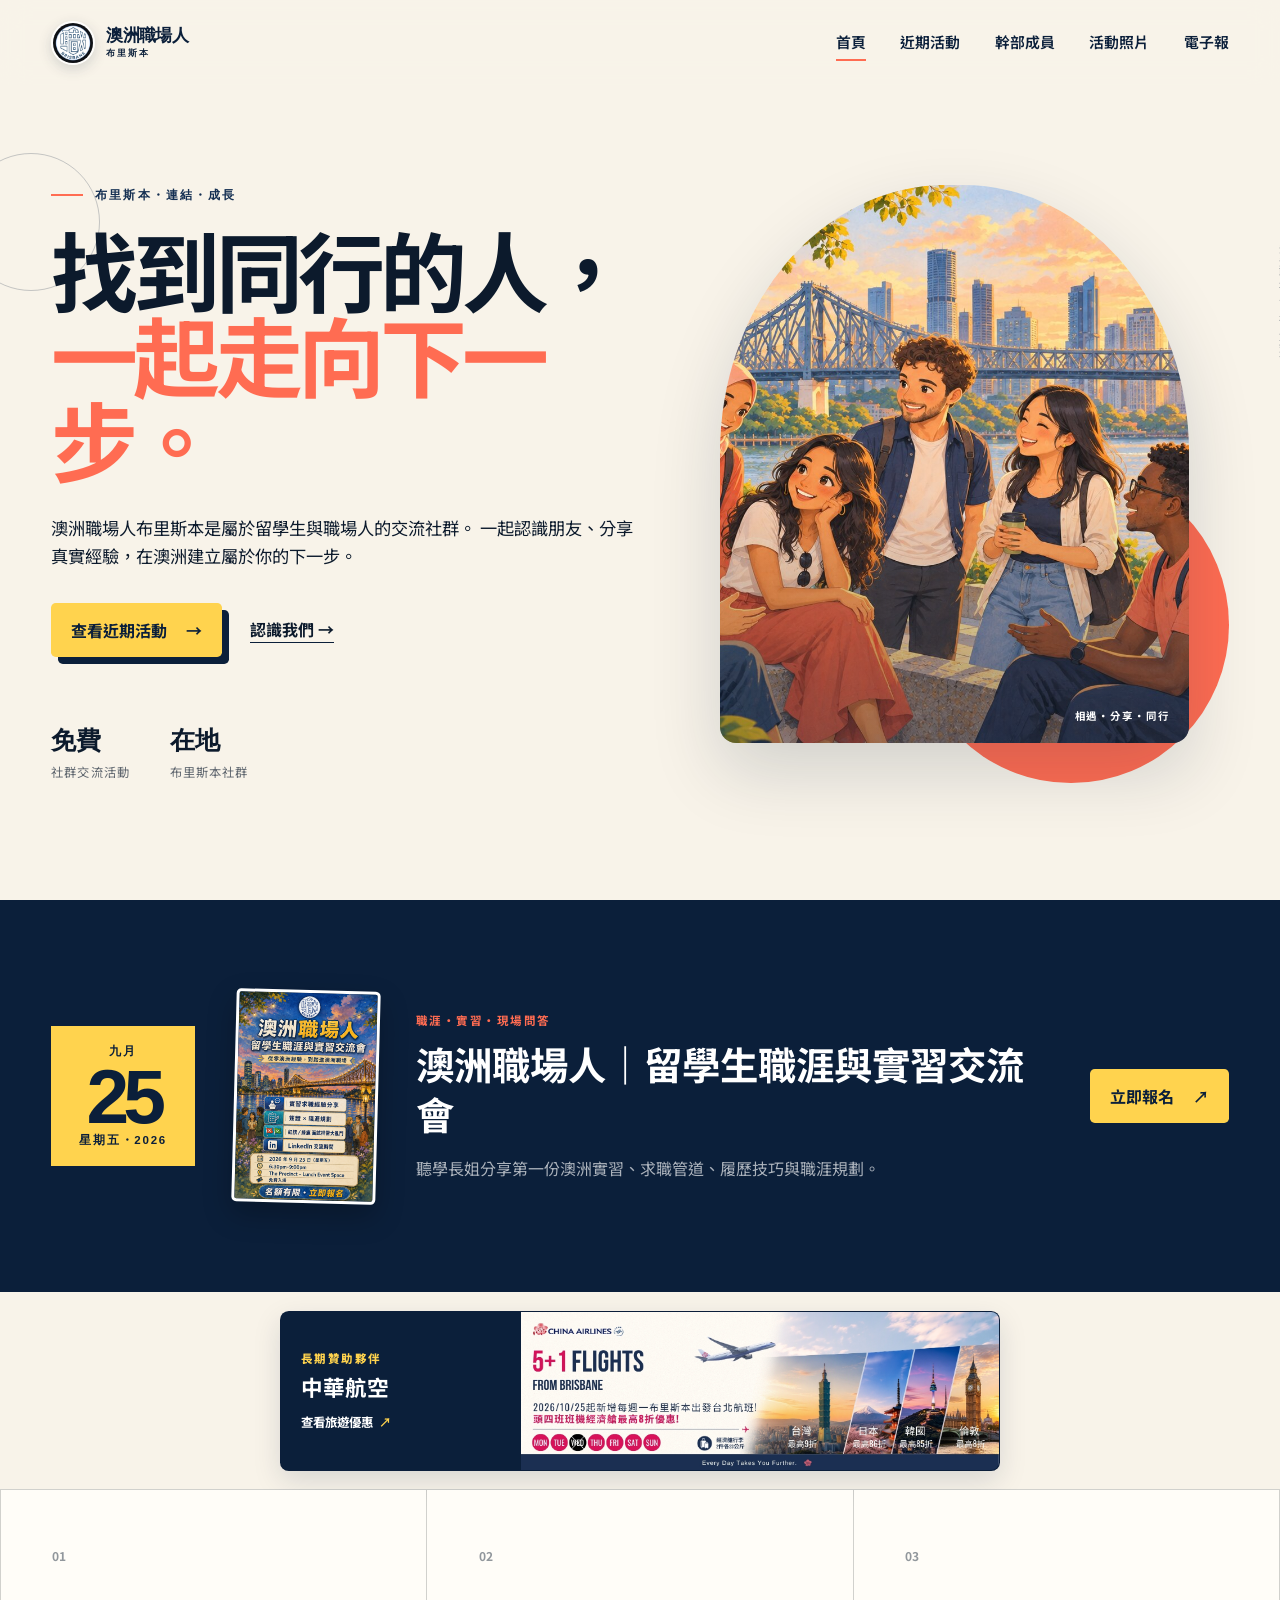
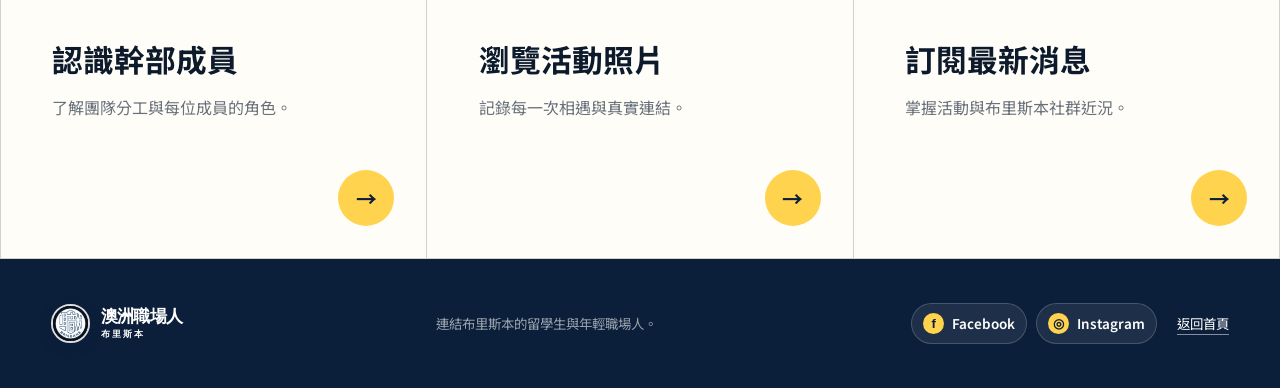
==== commit 302d0264: "Make China Airlines sponsor card smaller" ====
--- a/index.html
+++ b/index.html
@@ -20,7 +20,7 @@
     <link rel="preconnect" href="https://fonts.googleapis.com" />
     <link rel="preconnect" href="https://fonts.gstatic.com" crossorigin />
     <link href="https://fonts.googleapis.com/css2?family=Noto+Sans+TC:wght@400;500;600;700;800&display=swap" rel="stylesheet" />
-    <link rel="stylesheet" href="assets/styles.css" />
+    <link rel="stylesheet" href="assets/styles.css?v=20260914-compact2" />
     <script src="assets/app.js" defer></script>
   </head>
   <body>
@@ -94,9 +94,8 @@
           aria-label="查看中華航空精選旅遊優惠（另開新視窗）"
         >
           <span class="partner-card-copy">
-            <small>LONG-TERM SPONSOR</small>
-            <strong id="partner-feature-title">華航｜長期合作夥伴</strong>
-            <span>感謝華航長期支持澳洲職場人布里斯本。</span>
+            <small>長期贊助夥伴</small>
+            <strong id="partner-feature-title">中華航空</strong>
             <b>查看旅遊優惠 <i aria-hidden="true">↗</i></b>
           </span>
           <span class="partner-card-image">
--- a/assets/styles.css
+++ b/assets/styles.css
@@ -384,34 +384,51 @@
 .home-event-poster:hover { transform: rotate(0) scale(1.03); }
 .home-event-poster img { width: 100%; aspect-ratio: 2 / 3; object-fit: cover; }
 .partner-feature {
-  padding: clamp(2rem, 3.5vw, 3.5rem) max(4vw, calc((100vw - var(--max)) / 2));
+  padding: 1.15rem max(1rem, calc((100vw - var(--max)) / 2));
   background: var(--cream);
 }
 .partner-card {
   display: grid;
-  grid-template-columns: minmax(17rem, 0.72fr) minmax(0, 1.55fr);
-  min-height: 14.5rem;
+  grid-template-columns: 15rem minmax(0, 1fr);
+  width: min(45rem, 100%);
+  height: 10rem;
+  margin: 0 auto;
   overflow: hidden;
   color: white;
   background: var(--navy);
-  border-radius: 0.65rem;
-  box-shadow: 0 18px 45px rgba(11, 31, 58, 0.15);
+  border: 1px solid rgba(11, 31, 58, 0.12);
+  border-radius: 0.55rem;
+  box-shadow: 0 10px 28px rgba(11, 31, 58, 0.13);
   transition: transform 180ms ease, box-shadow 180ms ease;
 }
 .partner-card:hover,
-.partner-card:focus-visible { transform: translateY(-3px); box-shadow: 0 24px 55px rgba(11, 31, 58, 0.21); }
-.partner-card:focus-visible { outline: 3px solid var(--coral); outline-offset: 4px; }
+.partner-card:focus-visible { transform: translateY(-2px); box-shadow: 0 14px 34px rgba(11, 31, 58, 0.18); }
+.partner-card:focus-visible { outline: 3px solid var(--coral); outline-offset: 3px; }
 .partner-card-copy {
   display: flex;
   flex-direction: column;
   justify-content: center;
-  padding: clamp(1.5rem, 3vw, 2.5rem);
-}
-.partner-card-copy small { color: var(--yellow); font-size: 0.7rem; font-weight: 800; letter-spacing: 0.15em; }
-.partner-card-copy strong { margin: 0.55rem 0 0.45rem; font-size: clamp(1.45rem, 2.3vw, 2.15rem); line-height: 1.25; }
-.partner-card-copy > span { color: rgba(255,255,255,0.65); font-size: 0.9rem; }
-.partner-card-copy b { display: flex; align-items: center; gap: 0.6rem; margin-top: 1.15rem; font-size: 0.88rem; }
-.partner-card-copy i { display: grid; width: 1.8rem; height: 1.8rem; place-items: center; color: var(--navy); background: var(--yellow); border-radius: 50%; font-style: normal; }
+  padding: 1.15rem 1.25rem;
+}
+.partner-card-copy small {
+  color: var(--yellow);
+  font-size: 0.72rem;
+  font-weight: 800;
+  letter-spacing: 0.12em;
+}
+.partner-card-copy strong {
+  margin: 0.28rem 0 0.75rem;
+  font-size: 1.35rem;
+  line-height: 1.25;
+}
+.partner-card-copy b {
+  display: inline-flex;
+  align-items: center;
+  gap: 0.35rem;
+  font-size: 0.78rem;
+  font-weight: 700;
+}
+.partner-card-copy i { color: var(--yellow); font-style: normal; }
 .partner-card-image { min-width: 0; overflow: hidden; background: white; }
 .partner-card-image img {
   width: 100%;
@@ -420,7 +437,7 @@
   object-position: center;
   transition: transform 240ms ease;
 }
-.partner-card:hover .partner-card-image img { transform: scale(1.012); }
+.partner-card:hover .partner-card-image img { transform: scale(1.01); }
 .home-links { display: grid; grid-template-columns: repeat(3, 1fr); gap: 1px; padding: 1px; background: var(--line); }
 .home-link-card { position: relative; min-height: 23rem; padding: clamp(2rem, 4vw, 4rem); background: var(--white); transition: color 180ms ease, background 180ms ease; }
 .home-link-card > span { color: rgba(12,26,44,0.45); font-size: 0.75rem; font-weight: 700; }
@@ -610,12 +627,17 @@
   .home-event-inner { grid-template-columns: 1fr; }
   .home-event .button-register { grid-column: auto; justify-self: stretch; }
   .home-event-poster { width: 10rem; }
-  .partner-feature { padding-top: 1.5rem; padding-bottom: 1.5rem; }
-  .partner-card { grid-template-columns: 1fr; }
-  .partner-card-copy { padding: 1.35rem; }
-  .partner-card-copy b { margin-top: 0.85rem; }
-  .partner-card-image { min-height: 10rem; }
-  .partner-card-image img { aspect-ratio: 3 / 1; }
+  .partner-feature { padding: 0.85rem 0.75rem; }
+  .partner-card {
+    grid-template-columns: minmax(7.8rem, 36%) minmax(0, 1fr);
+    height: 7rem;
+  }
+  .partner-card-copy { padding: 0.8rem; }
+  .partner-card-copy small { font-size: 0.62rem; letter-spacing: 0.06em; }
+  .partner-card-copy strong { margin: 0.2rem 0 0.45rem; font-size: 1rem; }
+  .partner-card-copy b { font-size: 0.68rem; }
+  .partner-card-image { min-height: 0; }
+  .partner-card-image img { aspect-ratio: auto; object-position: center; }
   .event-content-layout { grid-template-columns: 1fr; }
   .event-media { width: min(13rem, 70vw); }
   .event-poster-link { width: 100%; }
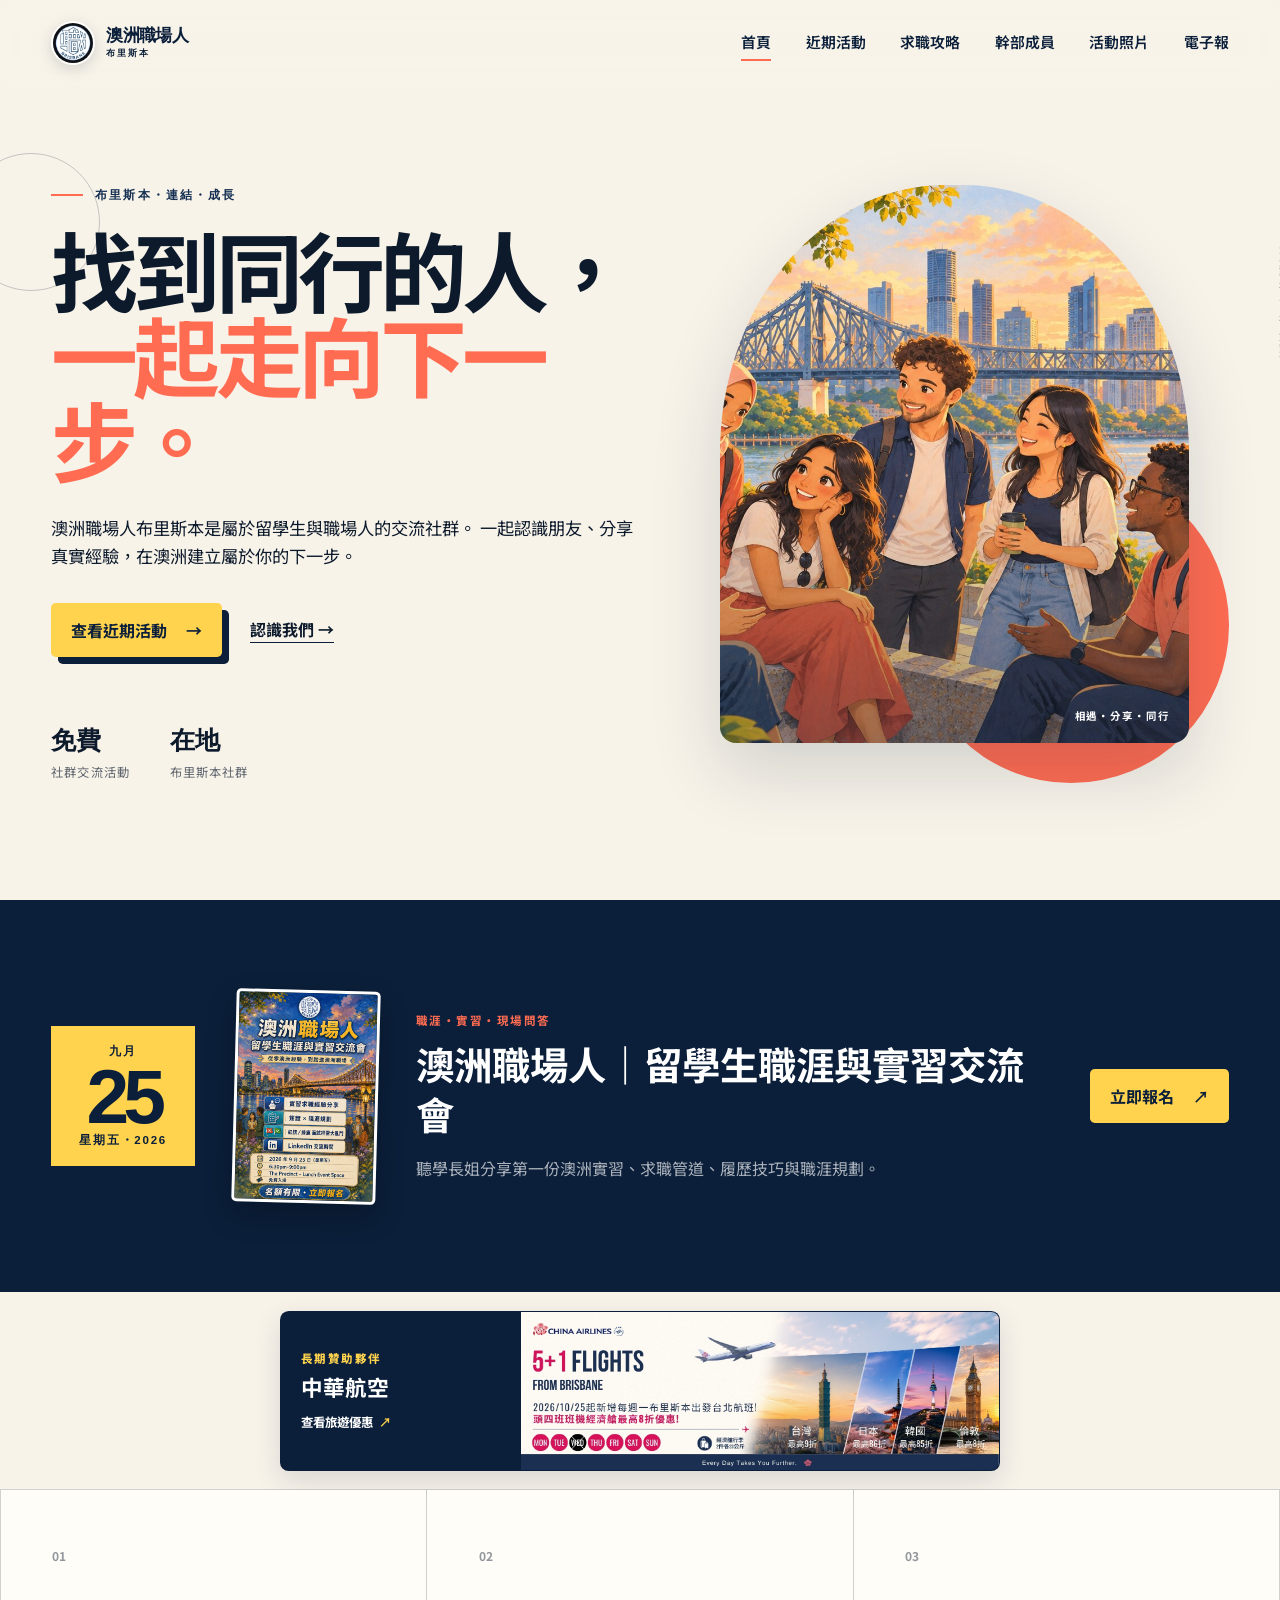
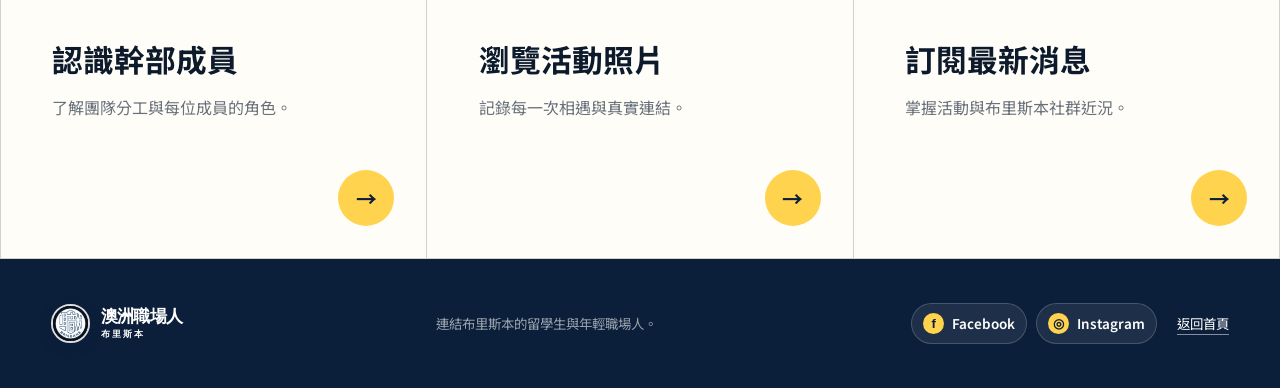
==== commit d2905b60: "Add job seeking session and provide personal experience Co-Authored-By: Claude Sonnet 5 <noreply@ant" ====
--- a/index.html
+++ b/index.html
@@ -20,7 +20,7 @@
     <link rel="preconnect" href="https://fonts.googleapis.com" />
     <link rel="preconnect" href="https://fonts.gstatic.com" crossorigin />
     <link href="https://fonts.googleapis.com/css2?family=Noto+Sans+TC:wght@400;500;600;700;800&display=swap" rel="stylesheet" />
-    <link rel="stylesheet" href="assets/styles.css?v=20260914-compact2" />
+    <link rel="stylesheet" href="assets/styles.css?v=20260914-mobile-full" />
     <script src="assets/app.js" defer></script>
   </head>
   <body>
@@ -36,6 +36,7 @@
       <nav id="primary-nav" class="primary-nav" aria-label="主要導覽">
         <a class="active" href="index.html">首頁</a>
         <a href="events.html">近期活動</a>
+        <a href="job-tips.html">求職攻略</a>
         <a href="team.html">幹部成員</a>
         <a href="photos.html">活動照片</a>
         <a href="newsletter.html">電子報</a>
--- a/assets/styles.css
+++ b/assets/styles.css
@@ -331,6 +331,17 @@
 .org-chart-card img { width: 100%; border-radius: 0.35rem; box-shadow: 0 18px 40px rgba(11, 31, 58, 0.13); transition: transform 220ms ease; }
 .org-chart-card:hover img { transform: scale(1.015); }
 .org-chart-card > .round-arrow { position: absolute; right: 1.25rem; bottom: 1.25rem; }
+
+.tips-section { background: var(--white); }
+.tips-grid { display: grid; gap: 1.5rem; }
+.tip-card { position: relative; max-width: 52rem; padding: clamp(1.6rem, 3vw, 2.5rem); background: white; border: 1px solid var(--line); border-top: 6px solid var(--coral); border-radius: 0.55rem; }
+.tip-meta { margin: 0; color: rgba(12, 26, 44, 0.5); font-family: "Space Grotesk", sans-serif; font-size: 0.75rem; font-weight: 700; letter-spacing: 0.08em; text-transform: uppercase; }
+.tip-card h2 { margin: 0.7rem 0 0; font-family: "Noto Sans TC", sans-serif; font-size: 2rem; line-height: 1.1; }
+.tip-card h3 { margin: 2.2rem 0 0.7rem; font-family: "Noto Sans TC", sans-serif; font-size: 1.3rem; line-height: 1.35; color: var(--navy); }
+.tip-card > p:not(.tip-meta):not(.tip-note) { margin: 0.6rem 0; color: rgba(12,26,44,0.72); line-height: 1.75; }
+.tip-card .responsibility-list { margin-top: 1rem; }
+.tip-note { margin: 2rem 0 0; padding-top: 1.2rem; border-top: 1px solid var(--line); color: var(--coral); font-weight: 700; }
+.tip-note a { border-bottom: 1px solid var(--coral); }
 
 .photos-section { background: var(--cream); }
 .photo-story { position: relative; min-height: 38rem; overflow: hidden; border-radius: 0.65rem; }
@@ -637,7 +648,7 @@
   .partner-card-copy strong { margin: 0.2rem 0 0.45rem; font-size: 1rem; }
   .partner-card-copy b { font-size: 0.68rem; }
   .partner-card-image { min-height: 0; }
-  .partner-card-image img { aspect-ratio: auto; object-position: center; }
+  .partner-card-image img { aspect-ratio: auto; object-fit: contain; object-position: center; }
   .event-content-layout { grid-template-columns: 1fr; }
   .event-media { width: min(13rem, 70vw); }
   .event-poster-link { width: 100%; }
